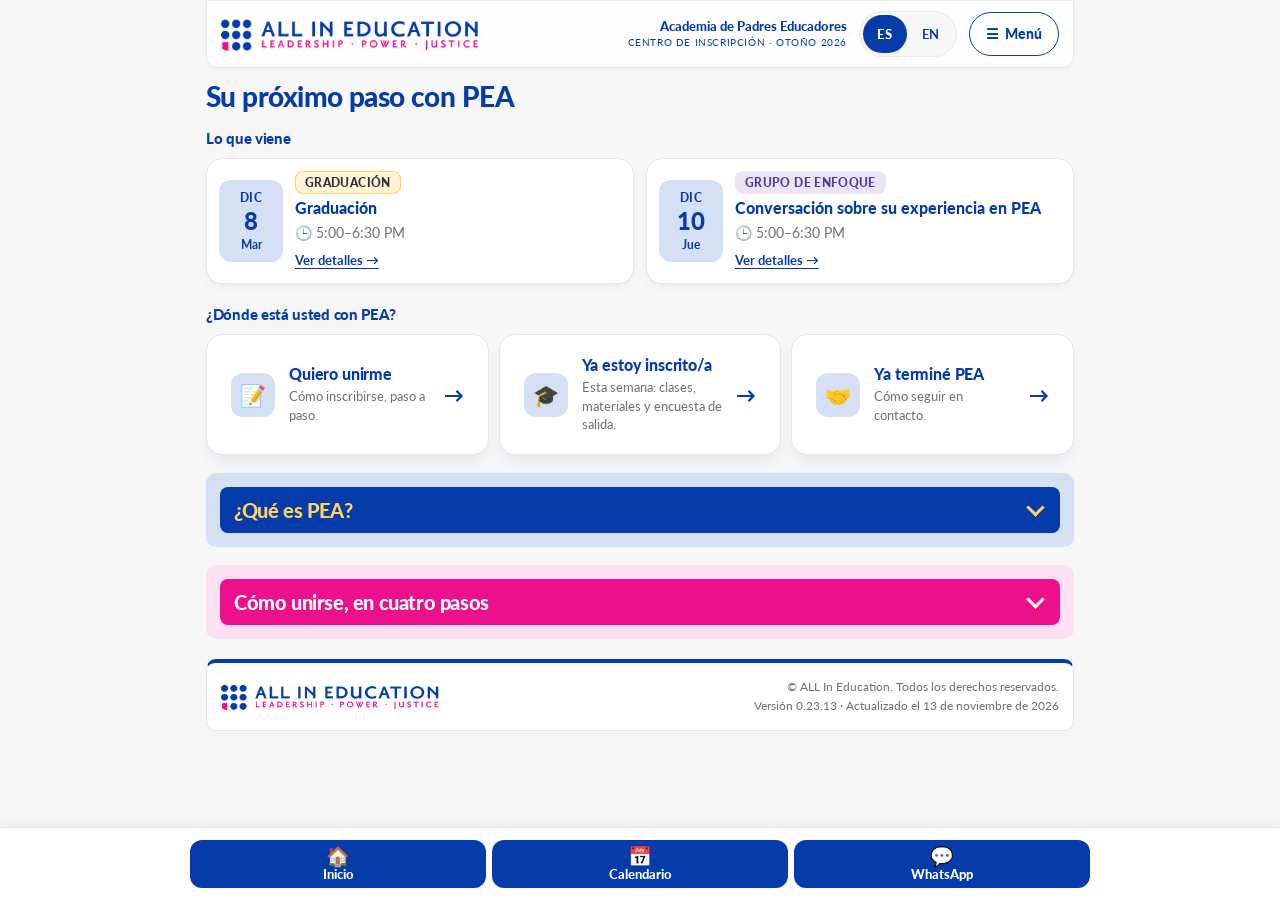
==== site/index.html @ cd44410a "v0.23.13: flexible search on Materiales y recursos While a search is on, topic panels give way to tw" ====
<!doctype html>
<html lang="es">
<head>
<meta charset="utf-8">
<meta name="viewport" content="width=device-width, initial-scale=1">
<title>Únase a PEA — Academia de Padres Educadores</title>
<meta name="description" content="Todo lo que necesita saber para unirse a la Academia de Padres Educadores de ALL In Education: pasos, calendario, Zoom y preguntas frecuentes. / Everything you need to know to join ALL In Education's Parent Educator Academy.">
<meta name="theme-color" content="#053CAA">
<meta name="color-scheme" content="light">
<meta name="generator" content="PEA Applicant Hub v0.23.13">
<meta property="og:type" content="website">
<meta property="og:title" content="Academia de Padres Educadores / Parent Educator Academy — ALL In Education">
<meta property="og:description" content="Un programa gratuito de liderazgo para familias y cuidadores en Arizona. / A free leadership program for families and caregivers in Arizona.">
<meta property="og:locale" content="es_US">
<meta property="og:locale:alternate" content="en_US">
<link rel="alternate" hreflang="es" href="?lang=es">
<link rel="alternate" hreflang="en" href="?lang=en">
<link rel="alternate" hreflang="x-default" href="./">
<link rel="icon" type="image/png" sizes="32x32" href="assets/img/favicon-32.png">
<link rel="apple-touch-icon" href="assets/img/apple-touch-icon.png">
<link rel="manifest" href="site.webmanifest">
<link rel="preload" href="assets/fonts/lato-400.woff2" as="font" type="font/woff2" crossorigin>
<link rel="preload" href="assets/fonts/lato-900.woff2" as="font" type="font/woff2" crossorigin>
<link rel="stylesheet" href="assets/css/hub.css">
<script defer src="assets/js/facts.js"></script>
<script defer src="assets/js/copy.js"></script>
<script defer src="assets/js/app.js"></script>
</head>
<body>
<a class="skip" id="skip" href="#main">Saltar al contenido</a>
<div class="shell">
  <header class="band site-header" id="band">
    <div class="band-inner" id="bandinner"></div>
    <nav class="gnav" id="gnav" aria-label="Secciones del sitio"></nav>
  </header>
  <main id="main" tabindex="-1">
    <noscript>
      <div class="card">
        <h1 class="h-sec">Academia de Padres Educadores <span lang="en">/ Parent Educator Academy</span></h1>
        <p lang="es">Esta página necesita JavaScript para mostrar el calendario y los enlaces. Para unirse o hacer preguntas, escríbanos a <a href="mailto:pea@allineducation.org">pea@allineducation.org</a>, llámenos al <a href="tel:+16027590619">602-759-0619</a> o mándenos un mensaje por <a href="https://api.whatsapp.com/send?phone=16027590619">WhatsApp</a>.</p>
        <p lang="en">This page needs JavaScript to show the calendar and links. To join or ask a question, email <a href="mailto:pea@allineducation.org">pea@allineducation.org</a>, call <a href="tel:+16027590619">602-759-0619</a> or send us a <a href="https://api.whatsapp.com/send?phone=16027590619">WhatsApp</a> message.</p>
        <p><a href="https://bit.ly/peaapply">Formulario de interés / Interest form</a></p>
      </div>
    </noscript>
  </main>
  <footer class="foot" id="foot"></footer>
</div>
<nav id="quickbar" class="quickbar quick-actions-bar" aria-label="Acciones rápidas / Quick actions"></nav>
<div class="sr-only" id="live" aria-live="polite"></div>
</body>
</html>
---- site/assets/css/hub.css ----
/* ==================================================================
   PEA Applicant Hub — styles  (v0.9.0)
   AIE Hub Design System v0.1.0 (layout, spacing, radii, gradients,
   shadows, motion from the Claude AI Hub) + ALL In Education Core
   Brand Standard v4.1.0 (color, type, bilingual parity).
   Only the 18 official values + the DS transparent whites appear here.
   No green, no red, no invented tints.
   v0.12.0 brand exception (approved by Danny Hernández, 2026-09-28):
   16px card radius, pill toggle, Blue-tinted soft shadows and the
   translucent header/bar blur go beyond Brand Standard v4.1.0 §6.10
   (4px radius, no elevation). Every colour is still a palette value.
   ================================================================== */

@font-face{font-family:"Lato";src:url("../fonts/lato-400.woff2") format("woff2");font-weight:400;font-style:normal;font-display:swap}
@font-face{font-family:"Lato";src:url("../fonts/lato-400i.woff2") format("woff2");font-weight:400;font-style:italic;font-display:swap}
@font-face{font-family:"Lato";src:url("../fonts/lato-700.woff2") format("woff2");font-weight:700;font-style:normal;font-display:swap}
@font-face{font-family:"Lato";src:url("../fonts/lato-900.woff2") format("woff2");font-weight:900;font-style:normal;font-display:swap}

:root{
  --blue:#053CAA; --pink:#EC108D; --gold:#FFD15F; --blue-mid:#2C5EC1;
  --purple:#533B97; --charcoal:#333333; --white:#FFFFFF;
  --tint-blue:#D6E0F5; --tint-pink:#FCE0F2; --tint-gold:#FFF5D6;
  --tint-purple:#EAE4F5; --tint-bluemid:#DFE7F6;
  --n04:#F7F7F7; --n05:#F5F5F5; --n08:#EFEFEF; --n12:#E7E7E7; --n55:#8F8F8F; --n70:#707070;
  --w15:rgba(255,255,255,.15); --w20:rgba(255,255,255,.2); --w40:rgba(255,255,255,.4);
  --w70:rgba(255,255,255,.7); --pink15:rgba(236,16,141,.15);
  --font:'Lato',Arial,sans-serif; --mono:'Courier New',Courier,monospace;
  --r-tag:4px; --r-sm:7px; --r-md:8px; --r-lg:10px; --r-xl:12px; --r-pill:20px;
  --grad-hero:linear-gradient(135deg,var(--blue),var(--blue-mid));
  --grad-feature:linear-gradient(135deg,var(--tint-gold),var(--tint-pink));
  --grad-lang:linear-gradient(135deg,var(--tint-purple),var(--tint-blue));
  --shadow-cta:0 4px 18px #053CAA40;
  --container:820px; --hit:44px;
  color-scheme:light;
}

*{box-sizing:border-box}
html{-webkit-text-size-adjust:100%}
body{margin:0;background:var(--n04);color:var(--charcoal);font-family:var(--font);
  font-size:14px;line-height:1.6;min-height:100vh}
img{max-width:100%;display:block}
a{color:var(--blue)}
a:hover{color:var(--blue-mid)}
button{font-family:inherit}
h1,h2,h3,h4,p{margin:0}
:focus-visible{outline:2px solid var(--pink);outline-offset:2px}
.sr-only{position:absolute!important;width:1px;height:1px;padding:0;margin:-1px;overflow:hidden;clip:rect(0,0,0,0);white-space:nowrap;border:0}
.skip{position:absolute;left:8px;top:-60px;z-index:50;background:var(--white);color:var(--blue);
  font-weight:700;padding:10px 14px;border-radius:var(--r-md);border:2px solid var(--pink);transition:top .15s}
.skip:focus{top:8px}

.shell{max-width:var(--container);margin:0 auto;padding:1rem;padding-block-end:2rem}
main{outline:none}
main:focus{outline:none}
[tabindex="-1"]:focus{outline:none}

/* ---------- 5.2 header band ---------- */
.band{background:var(--blue);border-radius:var(--r-lg);padding:1rem 1.25rem;display:flex;
  justify-content:space-between;align-items:center;gap:1rem;margin-bottom:1rem;color:var(--white);flex-wrap:wrap}
.band a,.band button{color:var(--white)}
.band :focus-visible{outline-color:var(--white)}
.band-l{display:flex;align-items:center;gap:.7rem;min-width:0}
.band-l img{width:32px;height:32px;flex-shrink:0}
.band-org{font-size:14px;font-weight:900;text-transform:uppercase;letter-spacing:.06em;line-height:1.2}
.band-tag{font-size:10px;font-weight:400;color:var(--gold);letter-spacing:.1em;line-height:1.4}
.band-pair{font-size:10px;color:var(--tint-blue);letter-spacing:.1em;line-height:1.4}
.band-r{text-align:right;display:flex;flex-direction:column;align-items:flex-end;gap:4px}
.band-title{font-size:13px;font-weight:900;line-height:1.25}
.band-sub{font-size:10px;font-weight:400;color:var(--gold);text-transform:uppercase;letter-spacing:.06em}
.lang{font-weight:900;font-size:11px;letter-spacing:.08em;padding:3px 10px;border:1.5px solid var(--white);
  border-radius:var(--r-tag);background:transparent;cursor:pointer;min-height:32px;min-width:64px;
  transition:all .15s;margin-top:2px}
.lang:hover{background:var(--blue-mid)}
.lang .div{color:var(--w40)}
@media (max-width:560px){
  .band{flex-direction:column;align-items:stretch}
  .band-r{flex-direction:row;align-items:center;justify-content:space-between;text-align:left;
    border-top:1px solid var(--w20);padding-top:.7rem}
  .band-r .lang{margin-top:0;min-height:var(--hit)}
}

/* ---------- 5.3 grouped nav ---------- */
.gnav{display:flex;flex-direction:column;gap:6px;margin-bottom:1rem}
.g-row{display:flex;flex-wrap:wrap;align-items:center;gap:4px}
.g-lbl{font-size:10px;font-weight:900;text-transform:uppercase;letter-spacing:.12em;padding:4px 8px 3px;min-width:92px}
.g-lbl.blue{color:var(--blue)} .g-lbl.pink{color:var(--charcoal)} .g-lbl.purple{color:var(--purple)}
.g-lbl.pink::before{content:"";display:inline-block;width:8px;height:8px;border-radius:50%;background:var(--pink);margin-right:6px;vertical-align:1px}
.chip{font-size:12px;font-weight:700;padding:5px 11px;border:1.5px solid var(--n12);border-radius:var(--r-sm);
  background:var(--white);color:var(--charcoal);text-decoration:none;white-space:nowrap;min-height:var(--hit);
  display:inline-flex;align-items:center;transition:all .15s;cursor:pointer}
.chip:hover{border-color:var(--blue);color:var(--charcoal)}
.chip[aria-current="page"].blue,.chip[aria-current="page"].home{background:var(--blue);border-color:var(--blue);color:var(--white)}
.chip[aria-current="page"].purple{background:var(--purple);border-color:var(--purple);color:var(--white)}
.chip[aria-current="page"].pink{background:var(--tint-pink);border:2px solid var(--pink);color:var(--charcoal)}
@media (max-width:560px){
  .g-row{flex-wrap:nowrap;overflow-x:auto;scrollbar-width:none;padding-bottom:2px}
  .g-row::-webkit-scrollbar{display:none}
  .g-lbl{min-width:auto}
}

/* ---------- 5.4 hero ---------- */
.hero{background:var(--grad-hero);border-radius:var(--r-lg);padding:1.5rem;margin-bottom:1rem;
  position:relative;overflow:hidden;color:var(--white)}
.hero::after{content:"";position:absolute;width:110px;height:110px;border-radius:50%;background:var(--pink15);right:-15px;top:-20px}
.hero > *{position:relative;z-index:1}
.eyebrow{font-size:11px;font-weight:700;text-transform:uppercase;letter-spacing:.13em;color:var(--gold)}
.hero h1{font-size:22px;font-weight:900;line-height:1.2;margin-top:.4rem;color:var(--white)}
.hero .sub{font-size:14px;line-height:1.6;color:var(--tint-blue);max-width:520px;margin-top:.5rem}
.chips{display:flex;flex-wrap:wrap;gap:6px;margin-top:.9rem}
.hchip{font-size:11px;font-weight:700;padding:3px 9px;border-radius:var(--r-pill);background:var(--w15);
  border:1px solid var(--w20);color:var(--white)}
.hchip.gold{background:var(--gold);border-color:var(--gold);color:var(--charcoal)}
.hero .btnrow{margin-top:1rem}

/* ---------- type ---------- */
.h-sec{font-size:22px;font-weight:900;color:var(--blue);line-height:1.2}
.lead{font-size:14.5px;line-height:1.7;margin-top:.5rem}
.label{font-size:10px;font-weight:900;text-transform:uppercase;letter-spacing:.1em;color:var(--n70)}
.label.blue{color:var(--blue)} .label.purple{color:var(--purple)} .label.ink{color:var(--charcoal)}
.h3{font-size:15px;font-weight:700;color:var(--charcoal);line-height:1.35}
.small{font-size:12px;line-height:1.5;color:var(--n70)}
.muted{color:var(--n70)}
.mt{margin-top:.5rem}
.block{margin-top:1.5rem}
.stack > * + *{margin-top:.7rem}
.sec-head{margin-bottom:1rem}
.sec-head .time{margin-top:.35rem}

/* ---------- 5.5 stat tiles ---------- */
.stats{display:grid;grid-template-columns:repeat(4,1fr);gap:8px;margin-bottom:1rem}
.stat{background:var(--white);border:1px solid var(--n12);border-radius:var(--r-md);padding:.75rem;text-align:center}
.stat-n{font-size:24px;font-weight:900;color:var(--blue);line-height:1.1;font-variant-numeric:lining-nums}
.stat-l{font-size:11px;font-weight:700;text-transform:uppercase;letter-spacing:.05em;color:var(--n70);margin-top:4px;line-height:1.3}
.stat-note{font-size:11px;color:var(--n70);margin-top:2px;line-height:1.35}
@media (max-width:560px){ .stats{grid-template-columns:repeat(2,1fr)} }

/* ---------- 5.6 card ---------- */
.card{background:var(--white);border:1px solid var(--n12);border-radius:var(--r-lg);padding:1.1rem;margin-bottom:.8rem}
.card.top-blue{border-top:3px solid var(--blue)}
.card.top-pink{border-top:3px solid var(--pink)}
.card.top-gold{border-top:3px solid var(--gold)}
.card > .label + .h3{margin-top:.25rem}
.card p + p{margin-top:.6rem}

/* ---------- next-event card ---------- */
.next-top{display:flex;align-items:center;gap:8px;flex-wrap:wrap}
.when{font-size:11px;font-weight:900;text-transform:uppercase;letter-spacing:.08em;background:var(--gold);
  color:var(--charcoal);padding:3px 9px;border-radius:var(--r-pill)}
.when.live{background:var(--blue);color:var(--white)}
.next-title{font-size:19px;font-weight:900;color:var(--blue);margin-top:.5rem;line-height:1.25}
.next-when{font-size:14px;font-weight:700;margin-top:.2rem}
.next .note{font-size:13px;color:var(--n70);margin-top:.5rem}

/* ---------- buttons ---------- */
.btnrow{display:flex;flex-wrap:wrap;gap:8px;margin-top:.9rem;align-items:center}
.btn{display:inline-flex;align-items:center;justify-content:center;gap:6px;font-family:var(--font);
  font-size:13px;font-weight:900;letter-spacing:.02em;border-radius:var(--r-md);padding:10px 16px;
  min-height:var(--hit);text-decoration:none;cursor:pointer;border:1.5px solid transparent;transition:all .15s;line-height:1.2}
.btn-primary{background:var(--blue);color:var(--white);border-color:var(--blue)}
.btn-primary:hover{background:var(--blue-mid);border-color:var(--blue-mid);color:var(--white)}
.btn-secondary{background:var(--white);color:var(--blue);border-color:var(--blue)}
.btn-secondary:hover{background:var(--tint-blue);color:var(--blue)}
.btn-gold{background:var(--gold);color:var(--charcoal);border-color:var(--gold)}
.btn-gold:hover{background:var(--tint-gold);color:var(--charcoal)}
.btn-ghost{background:transparent;color:var(--n70);border-color:transparent;font-weight:700}
.btn-ghost:hover{color:var(--charcoal);background:var(--n08)}
.btn-onblue{background:var(--white);color:var(--blue);border-color:var(--white)}
.btn-onblue:hover{background:var(--tint-blue);color:var(--blue)}
.btn-outline-onblue{background:transparent;color:var(--white);border-color:var(--white)}
.btn-outline-onblue:hover{background:var(--blue-mid);color:var(--white)}
.hero .btn:focus-visible{outline-color:var(--white)}
.btn-sm{font-size:12px;padding:6px 12px;min-height:36px}
/* 5.22 primary CTA */
.cta-wrap{text-align:center;margin:1.25rem 0 .5rem}
.cta{display:inline-flex;align-items:center;justify-content:center;font-size:15px;font-weight:900;letter-spacing:.04em;
  padding:14px 36px;background:var(--blue);color:var(--white);border-radius:var(--r-lg);box-shadow:var(--shadow-cta);
  text-decoration:none;transition:all .2s;min-height:var(--hit)}
.cta:hover{background:var(--blue-mid);color:var(--white)}
.cta-note{font-size:12px;color:var(--n70);margin-top:.5rem}

/* ---------- 5.7 callouts ---------- */
.callout{border-radius:var(--r-md);border-left:4px solid var(--blue);background:var(--tint-blue);padding:.75rem .95rem;margin:.6rem 0}
.callout .label{color:var(--blue);letter-spacing:.12em}
.callout p{font-size:14px;line-height:1.65;margin-top:.2rem}
.callout.gold{background:var(--tint-gold);border-left-color:var(--gold)}
.callout.gold .label{color:var(--charcoal)}
.callout.purple{background:var(--tint-purple);border-left-color:var(--purple)}
.callout.purple .label{color:var(--purple)}
.callout.mid{background:var(--tint-bluemid);border-left-color:var(--blue-mid)}
.callout.correction{background:var(--n05);border-left-color:var(--charcoal)}
.callout.correction .label{color:var(--charcoal)}

/* ---------- 5.10 steps ---------- */
.steps{list-style:none;margin:0;padding:0;display:flex;flex-direction:column;gap:9px}
.step{display:flex;gap:12px;align-items:flex-start;background:var(--white);border:1px solid var(--n12);
  border-radius:var(--r-md);padding:.85rem .95rem}
.step.key{border:2px solid var(--blue);background:var(--white)}
.dot{width:26px;height:26px;border-radius:50%;flex-shrink:0;display:grid;place-items:center;font-size:12px;
  font-weight:900;background:var(--gold);color:var(--charcoal);margin-top:1px}
.dot.blue{background:var(--blue);color:var(--white)}
.step-body{flex:1;min-width:0}
.step-head{display:flex;align-items:center;gap:8px;flex-wrap:wrap}
.step-body p{font-size:14px;line-height:1.65;margin-top:.2rem}
.steps.compact .step{padding:.6rem .8rem}
.steps.compact .step-body p{font-size:13px}

/* ---------- 5.12 tags ---------- */
.tag{display:inline-block;font-size:10px;font-weight:900;text-transform:uppercase;letter-spacing:.08em;
  padding:2px 7px;border-radius:var(--r-tag);color:var(--charcoal);background:var(--n05);border:1px solid var(--n12);line-height:1.5}
.tag.blue{background:var(--tint-blue);border-color:var(--tint-blue)}
.tag.pink{background:var(--tint-pink);border-color:var(--tint-pink)}
.tag.gold{background:var(--tint-gold);border-color:var(--gold)}
.tag.purple{background:var(--tint-purple);border-color:var(--tint-purple)}
.tag.mid{background:var(--tint-bluemid);border-color:var(--tint-bluemid)}
.tag.solid-blue{background:var(--blue);border-color:var(--blue);color:var(--white)}

/* ---------- 5.11 filter chips ---------- */
.filters{display:flex;flex-wrap:wrap;gap:5px;align-items:center;margin:.8rem 0}
.pill{font-size:12px;font-weight:700;padding:5px 13px;border:1.5px solid var(--n12);border-radius:var(--r-pill);
  background:var(--white);color:var(--charcoal);cursor:pointer;min-height:36px;transition:all .15s}
.pill:hover{border-color:var(--blue)}
.pill[aria-pressed="true"]{background:var(--blue);border-color:var(--blue);color:var(--white)}

/* ---------- 5.18 table ---------- */
.tablewrap{overflow-x:auto;border:1px solid var(--n12);border-radius:var(--r-md);background:var(--white)}
table.cal{width:100%;border-collapse:collapse;font-size:13.5px}
table.cal thead th{background:var(--blue);color:var(--white);font-size:11px;font-weight:700;letter-spacing:.04em;
  text-align:left;padding:.5rem .65rem;white-space:nowrap}
table.cal td{padding:.55rem .65rem;border-bottom:1px solid var(--n12);vertical-align:top}
table.cal tbody tr.alt{background:var(--n05)}
table.cal tr[hidden]{display:none!important}
tr.has-det{cursor:pointer}
tr.has-det:hover .cal-open .ct{text-decoration:underline;text-underline-offset:3px}
tr.has-det.open td{border-bottom-color:transparent}
.cal-open{all:unset;cursor:pointer;display:inline-flex;align-items:flex-start;gap:8px;color:var(--blue);font-weight:700;min-height:32px;border-radius:4px}
.cal-open:focus-visible{outline:2px solid var(--pink);outline-offset:2px}
.cal-open .ct{display:block}
.cal-open .wk{display:block;font-size:10px;font-weight:900;text-transform:uppercase;letter-spacing:.08em;color:var(--n70)}
.chev{flex-shrink:0;width:9px;height:9px;margin-top:5px;border:solid var(--blue);border-width:0 2px 2px 0;transform:rotate(45deg);transition:transform .2s}
.cal-open[aria-expanded="true"] .chev{transform:rotate(-135deg);margin-top:9px}
tr.is-past .cal-open{color:var(--n70)} tr.is-past .chev{border-color:var(--n70)}
tr.cal-det td{padding:0 .65rem .9rem;border-bottom:1px solid var(--n12)}
.det{background:var(--white);border:1.5px solid var(--blue);border-radius:8px;padding:.85rem .95rem}
.det-desc{font-size:14px;line-height:1.65;margin-top:.3rem;max-width:68ch}
.det .btnrow{margin-top:.7rem}
.det-notes{margin:.6rem 0 0;padding-left:1.1rem;font-size:12px;color:var(--n70);line-height:1.5}
.det-notes li + li{margin-top:.2rem}
/* class card footer: the same three actions, aligned along the bottom of every class card */
.det.has-actions{display:flex;flex-direction:column}
.det-actions{display:grid;grid-template-columns:repeat(auto-fit,minmax(0,1fr));gap:8px;margin-top:.85rem;padding-top:.8rem;border-top:1px solid var(--n12)}
.det-actions .btn{width:100%;flex-wrap:wrap;text-align:center;line-height:1.25}
.det-actions .is-off{color:var(--n70);border-color:var(--n12);background:var(--n08);cursor:default}
.det-actions .is-off:hover{background:var(--n08);color:var(--n70)}
.det-actions .soon{flex-basis:100%;font-size:11px;font-weight:400}
table.cal tbody tr:last-child td{border-bottom:0}
.c-date{white-space:nowrap;font-weight:700}
.c-date .dow{font-weight:400;color:var(--n70);text-transform:capitalize}
.c-time{white-space:nowrap;color:var(--n70);font-variant-numeric:tabular-nums}
.c-topic .wk{display:block;font-size:10px;font-weight:900;text-transform:uppercase;letter-spacing:.08em;color:var(--n70)}
tr.is-past td{color:var(--n70)}
tr.is-past .c-date{font-weight:400}
tr.is-today{background:var(--tint-gold)!important}
tr.is-today td:first-child{box-shadow:inset 4px 0 0 var(--gold)}
tr.is-info td:first-child{box-shadow:inset 4px 0 0 var(--pink)}
tr.is-today.is-info td:first-child{box-shadow:inset 4px 0 0 var(--gold)}
.row-tag{margin-left:4px}
@media (max-width:560px){
  table.cal thead{display:none}
  table.cal, table.cal tbody, table.cal tr, table.cal td{display:block;width:100%}
  table.cal tr{padding:.55rem .75rem;border-bottom:1px solid var(--n12)}
  table.cal td{border:0;padding:.1rem 0}
  table.cal td.c-kind{display:inline-block;width:auto;margin-right:6px}
  table.cal td.c-time{display:inline-block;width:auto}
  tr.is-today td:first-child, tr.is-info td:first-child{box-shadow:none}
  tr.is-info{box-shadow:inset 4px 0 0 var(--pink)}
  tr.is-today{box-shadow:inset 4px 0 0 var(--gold)}
  table.cal tr.cal-det{padding:0 .75rem .75rem}
  table.cal tr.cal-det td{padding:0}
  .det .btnrow .btn{flex:1 1 100%}
  .det-actions{grid-template-columns:1fr}
}

/* ---------- 5.14 overview groups + tiles ---------- */
.ogroup{border:1.5px solid;border-radius:var(--r-lg);overflow:hidden;margin-bottom:.8rem;background:var(--white)}
.ogroup.blue{border-color:#053CAA30} .ogroup.pink{border-color:#EC108D30} .ogroup.purple{border-color:#533B9730}
.ohead{padding:.5rem .9rem;font-size:11px;font-weight:900;text-transform:uppercase;letter-spacing:.06em}
.ogroup.blue .ohead{background:var(--blue);color:var(--white)}
.ogroup.purple .ohead{background:var(--purple);color:var(--white)}
.ogroup.pink .ohead{background:var(--tint-pink);color:var(--charcoal);border-bottom:3px solid var(--pink)}
.otiles{display:grid;grid-template-columns:repeat(auto-fit,minmax(190px,1fr));gap:6px;padding:.6rem .9rem .8rem}
.otile{position:relative;display:flex;gap:10px;align-items:flex-start;padding:.6rem .75rem;border-radius:var(--r-sm);
  border:1.5px solid var(--n12);text-decoration:none;color:var(--charcoal);transition:all .15s;min-height:var(--hit);background:var(--white)}
.otile:hover{transform:translateY(-2px);color:var(--charcoal)}
.ogroup.blue .otile:hover{border-color:var(--blue);box-shadow:0 4px 14px #053CAA22}
.ogroup.pink .otile:hover{border-color:var(--pink);box-shadow:0 4px 14px #EC108D22}
.ogroup.purple .otile:hover{border-color:var(--purple);box-shadow:0 4px 14px #533B9722}
.otile.rec{background:var(--tint-gold);border-color:var(--gold)}
.otile .badge{position:absolute;top:-8px;right:8px;font-size:10px;font-weight:900;text-transform:uppercase;letter-spacing:.06em;
  background:var(--gold);color:var(--charcoal);padding:1px 6px;border-radius:var(--r-tag)}
.ot-body{flex:1;min-width:0}
.ot-t{font-size:12.5px;font-weight:900;line-height:1.3}
.ogroup.blue .ot-t{color:var(--blue)} .ogroup.purple .ot-t{color:var(--purple)} .ogroup.pink .ot-t{color:var(--charcoal)}
.ot-d{font-size:12px;color:var(--n70);line-height:1.45;margin-top:2px}
.ot-m{font-size:10.5px;font-weight:700;color:var(--n70);margin-top:4px;display:flex;justify-content:space-between;gap:6px}
.ot-go{opacity:0;transition:opacity .15s;color:var(--charcoal)}
.otile:hover .ot-go,.otile:focus-visible .ot-go{opacity:1}
/* ---------- 5.16 feature panel ---------- */
.panel{background:var(--grad-feature);border:2px solid var(--gold);border-radius:var(--r-xl);padding:1.25rem;margin-top:1.5rem}
.panel.plain{background:var(--white)}
.panel-head{display:flex;justify-content:space-between;align-items:center;gap:8px;flex-wrap:wrap}
.panel-head .label{font-size:11px;color:var(--charcoal)}
.status{font-size:11px;font-weight:700;padding:3px 10px;border-radius:var(--r-pill);background:var(--white);border:1.5px solid var(--gold);color:var(--charcoal)}
.status.done{background:var(--blue);border-color:var(--blue);color:var(--white)}
.panel p{font-size:14px;margin-top:.4rem}

.checks{list-style:none;padding:0}.check{padding:12px 0}
/* ---------- 5.17 accordion (FAQ) ---------- */
.search{position:relative;margin:.8rem 0 .4rem}
.search input{width:100%;font:inherit;font-size:14px;padding:.75rem 2.8rem .75rem .9rem;border:1.5px solid var(--n12);
  border-radius:var(--r-md);background:var(--white);color:var(--charcoal);min-height:var(--hit)}
.search input::placeholder{color:var(--n55)}
.search input.filled{border-color:var(--blue)}
.search input:focus-visible{outline:2px solid var(--pink);outline-offset:2px}
.search .x{position:absolute;right:6px;top:50%;transform:translateY(-50%);border:0;background:transparent;
  color:var(--n70);font-size:20px;width:36px;height:36px;cursor:pointer;border-radius:var(--r-sm)}
.search .x:hover{background:var(--n08)}
.qa{border:1.5px solid var(--n12);border-radius:var(--r-md);background:var(--white);margin-top:6px;transition:border-color .15s}
.qa[open]{border-color:var(--blue)}
.qa summary{list-style:none;cursor:pointer;padding:.75rem .95rem;display:flex;justify-content:space-between;
  align-items:flex-start;gap:10px;min-height:var(--hit)}
.qa summary::-webkit-details-marker{display:none}
.qa .q{font-size:14px;font-weight:700;color:var(--blue);line-height:1.4}
.qa .sh{font-size:11px;color:var(--n70);white-space:nowrap;padding-top:2px}
.qa .sh .h{display:none}
.qa[open] .sh .s{display:none}
.qa[open] .sh .h{display:inline}
.qa .a{padding:0 .95rem .9rem;font-size:14px;line-height:1.65}


/* mission quote */
.quote{margin:.5rem 0 0;background:var(--grad-lang);border-radius:var(--r-md);padding:1rem 1.1rem;margin-top:.5rem;
  font-size:15px;line-height:1.65;font-style:italic;border-left:4px solid var(--purple)}

/* week grid */
.weeks{display:grid;grid-template-columns:repeat(auto-fit,minmax(230px,1fr));gap:8px;margin-top:1rem}
.week{background:var(--white);border:1px solid var(--n12);border-top:3px solid var(--pink);border-radius:var(--r-md);padding:.8rem .9rem}
.week.grad{border-top-color:var(--gold);background:var(--tint-gold)}
.week ol{margin:.4rem 0 0;padding:0;list-style:none}
.week li{font-size:13.5px;line-height:1.45;padding:.3rem 0;border-top:1px solid var(--n08)}
.week li:first-child{border-top:0}
.week li .d{display:block;font-size:11px;color:var(--n70);font-weight:700}
.week li.off{color:var(--n70);font-style:italic}

/* link lists */
.lgrid{list-style:none;margin:.5rem 0 0;padding:0;display:grid;grid-template-columns:repeat(auto-fit,minmax(230px,1fr));gap:6px}
.lnk{display:flex;flex-direction:column;gap:1px;padding:.65rem .85rem;border:1.5px solid var(--n12);border-radius:var(--r-md);
  background:var(--white);text-decoration:none;color:var(--charcoal);min-height:var(--hit);transition:all .15s}
.lnk:hover{border-color:var(--blue);transform:translateY(-2px);box-shadow:0 4px 14px #053CAA22;color:var(--charcoal)}
.lnk .t{font-size:13.5px;font-weight:900;color:var(--blue)}
.lnk .t::after{content:" →";font-weight:700}
.lnk .d{font-size:12px;color:var(--n70)}
.lnk.key{border-color:var(--blue);border-width:2px}

/* contact */
.kv{display:grid;grid-template-columns:auto 1fr;gap:.5rem 1rem;margin-top:.6rem;align-items:center}
.kv dt{font-size:10px;font-weight:900;text-transform:uppercase;letter-spacing:.1em;color:var(--n70)}
.kv dd{margin:0;font-size:15px;font-weight:700}
.kv a{display:inline-flex;align-items:center;min-height:36px}

/* ---------- 5.21 prev / next ---------- */
.pn{display:grid;grid-template-columns:1fr 1fr;gap:8px;margin-top:1.5rem}
.pn a{display:flex;flex-direction:column;gap:2px;padding:10px 14px;border-radius:var(--r-md);text-decoration:none;
  min-height:var(--hit);transition:all .15s}
.pn .prev{background:var(--white);border:1.5px solid var(--n12);color:var(--charcoal);text-align:left}
.pn .prev:hover{border-color:var(--blue);color:var(--charcoal)}
.pn .next{text-align:right;color:var(--white);grid-column:2}
.pn .next:hover{opacity:.88;color:var(--white)}
.pn .next.blue{background:var(--blue)} .pn .next.purple{background:var(--purple)}
.pn .next.pink{background:var(--blue);border-top:3px solid var(--pink)}
.pn .pl{font-size:10px;font-weight:700;text-transform:uppercase;letter-spacing:.07em}
.pn .prev .pl{color:var(--n70)} .pn .next .pl{color:var(--w70)}
.pn .pt{font-size:13.5px;font-weight:700}
.pn .next:focus-visible{outline-color:var(--pink)}
@media (max-width:560px){ .pn{grid-template-columns:1fr} .pn .next{grid-column:auto} }

/* ---------- footer ---------- */
.foot{margin-top:2rem;background:var(--white);border:1px solid var(--n12);border-top:4px solid var(--blue);
  border-radius:var(--r-lg);padding:1.1rem 1.25rem;display:flex;flex-wrap:wrap;gap:1rem;align-items:center;justify-content:space-between}
.foot img{width:220px;height:auto}
.foot .meta{font-size:12px;color:var(--n70);line-height:1.6;text-align:right}
@media (max-width:560px){ .foot{flex-direction:column;align-items:flex-start} .foot .meta{text-align:left} }

@media (prefers-reduced-motion:reduce){
  *,*::before,*::after{transition:none!important;animation:none!important;scroll-behavior:auto!important}
  .otile:hover,.lnk:hover{transform:none}
}
@media print{
  .gnav,.pn,.band .lang,.skip{display:none}
  .shell{max-width:none}
}

/* Applicant information layout v0.10.0 */
:root{--container:1040px}
body{font-size:16px}
.shell{padding-bottom:110px}
.band{margin-bottom:.6rem;padding:.8rem 1rem}
.gnav{display:block;position:relative;z-index:20;min-height:48px}
.menu{margin-left:auto;width:max-content;max-width:100%;position:relative}
.menu summary{cursor:pointer;font-size:16px;font-weight:900;color:var(--blue);padding:10px 20px;border:2px solid var(--blue);border-radius:28px;background:white;list-style:none}
.menu summary::-webkit-details-marker{display:none}
.menu-links{position:absolute;right:0;top:54px;width:280px;max-width:calc(100vw - 32px);background:white;padding:12px;box-shadow:0 8px 28px #053CAA30;border:2px solid var(--blue);border-radius:18px;display:grid;gap:4px}
.menu-links a{padding:10px 14px;text-decoration:none;border-radius:10px;font-weight:700}
.menu-links a:hover,.menu-links a[aria-current]{background:var(--tint-blue)}
.home-title{font-size:clamp(25px,4vw,36px);line-height:1.2;color:var(--blue);margin:.5rem 0 1rem;font-weight:900}
.quick-actions{display:grid;grid-template-columns:repeat(6,1fr);gap:12px;margin-bottom:28px}
.quick-action{display:flex;justify-content:center;align-items:center;gap:10px;padding:20px 16px;min-height:88px;font-size:20px;font-weight:900;line-height:1.25;text-decoration:none;border-radius:18px;background:var(--blue);color:white;text-align:center;grid-column:span 2}
.quick-action:hover{color:var(--gold);background:var(--blue-mid)}
.quick-action>span:first-child{font-size:26px}
.quick-actions .action-wa{background:var(--gold);color:var(--blue)}
.sticky-actions{position:fixed;bottom:0;left:0;right:0;z-index:30;background:white;border-top:2px solid var(--tint-blue);padding:8px max(10px,calc((100vw - 1000px)/2)) max(8px,env(safe-area-inset-bottom));display:grid;grid-template-columns:repeat(4,1fr);gap:8px;box-shadow:0 -3px 15px #053CAA18}
.sticky-actions .quick-action{grid-column:auto;min-height:60px;padding:8px;font-size:15px;border-radius:12px;gap:6px}
.section-panel,.page-section{background:var(--tint-blue);border-radius:24px;padding:20px;margin:26px 0;display:flow-root}
.section-panel>h2,.section-panel>summary>h2,.section-panel>summary>h3,.sec-head h1{display:block;background:var(--blue);color:var(--gold);padding:16px 22px;border-radius:40px;font-size:24px;line-height:1.25;margin:0 0 18px;width:100%;font-weight:900}
.section-panel.pink-section{background:var(--tint-pink)}
.section-panel.pink-section>h2,.section-panel.pink-section>summary>h2,.section-panel.pink-section>summary>h3{background:var(--pink);color:white}
.sec-head>.label,.sec-head>.time{display:none}
.page-section{margin-top:8px}
.page-section .section-panel{background:var(--white);border:1px solid var(--tint-blue)}
.page-section .section-panel.pink-section{background:var(--tint-pink)}
.lgrid{grid-template-columns:repeat(2,minmax(0,1fr));gap:14px;margin-top:18px;align-items:stretch}
.lgrid>.card{margin:0;height:100%;border-top:0;padding:20px}
.card .h3{font-size:18px;margin-bottom:8px}
.section-panel>.lead{margin-bottom:16px}
.section-panel .btnrow{margin-top:18px}
.lead,.step-body p,.callout p{font-size:16px}
.steps{gap:12px;margin-top:12px}
.step{padding:18px!important;border:0}
.stats{grid-template-columns:repeat(2,1fr)}
#main .block>h2{margin-bottom:16px}
#main .section-panel .block{margin-top:12px}
.section-panel .lgrid .card p{line-height:1.6}
.quick-action:focus-visible{outline:3px solid var(--charcoal);outline-offset:3px}
@media(max-width:560px){
 .shell{padding:12px;padding-bottom:110px}.band-l img{width:26px;height:26px}.band{flex-direction:row;gap:8px}.band-r{border:0;padding:0}.band-r>div{display:none}.band-org{font-size:12px}.band-pair{display:none}
 .quick-actions{gap:8px;grid-template-columns:repeat(2,minmax(0,1fr))}.quick-actions .quick-action{grid-column:auto;font-size:16px;min-height:86px;flex-direction:column;padding:12px;gap:6px}.quick-actions .action-wa{grid-column:span 2;flex-direction:row;min-height:60px}
 .section-panel,.page-section{padding:14px;border-radius:20px;margin:22px 0}.section-panel>h2,.section-panel>summary>h2,.section-panel>summary>h3,.sec-head h1{font-size:21px;padding:14px 18px;margin-bottom:14px}
 .lgrid{grid-template-columns:1fr;gap:10px}.sticky-actions .quick-action{font-size:12px;flex-direction:column;gap:3px;min-height:60px}.sticky-actions .quick-action>span:first-child{font-size:21px}.kv{grid-template-columns:1fr;gap:0}.kv dd{overflow-wrap:anywhere;margin-bottom:10px}
}
@media print{#quickbar,.quick-actions,.gnav{display:none}.shell{padding-bottom:0}}

/* v0.10.1: original logo artwork and lighter information-page rhythm */
:root{--container:900px}
body{font-size:14px}
.band{background:var(--white);color:var(--blue);border:1px solid var(--n12);padding:12px 16px;gap:12px}
.band-l img{width:260px;height:auto;max-width:100%}
.band-sub{color:var(--blue)}
.band .lang{color:var(--blue);border-color:var(--blue);min-height:36px}
.band .lang:hover{background:var(--tint-blue)}
.band .lang .div{color:var(--blue)}
.band :focus-visible{outline-color:var(--blue)}
.menu summary{font-size:14px;padding:7px 14px;border-width:1px;border-radius:8px;min-height:40px}
.menu-links{top:46px;border-radius:10px;border-width:1px}
.gnav{min-height:40px;margin-bottom:8px}
.home-title{font-size:clamp(23px,3vw,28px);margin:8px 0 12px}
.quick-actions{gap:8px;margin-bottom:18px}
.quick-action{border-radius:9px;padding:12px;min-height:60px;font-size:17px;gap:8px}
.quick-action>span:first-child{font-size:21px}
.section-panel,.page-section{padding:14px;border-radius:10px;margin:18px 0}
.section-panel>h2,.section-panel>summary>h2,.section-panel>summary>h3,.sec-head h1{border-radius:8px;padding:10px 14px;font-size:20px;margin-bottom:12px;line-height:1.3}
.lgrid{gap:10px;margin-top:12px}
.lgrid>.card{padding:14px;border-radius:8px}
.card .h3{font-size:16px;margin-bottom:5px}
.lead,.step-body p,.callout p{font-size:14px;line-height:1.6}
.section-panel>.lead{margin-bottom:10px}
.section-panel .btnrow{margin-top:12px}
.steps{gap:8px;margin-top:8px}
.step{padding:12px!important}
.sticky-actions{gap:6px;padding-top:6px;padding-bottom:max(6px,env(safe-area-inset-bottom))}
.sticky-actions .quick-action{min-height:48px;padding:7px;font-size:13px;border-radius:8px}
.sticky-actions .quick-action>span:first-child{font-size:19px}
.foot{padding:14px;margin-top:20px}
@media(max-width:560px){
 .shell{padding:12px;padding-bottom:100px}
 .band{padding:12px;flex-wrap:nowrap}.band-l{flex:1}.band-l img{width:220px;height:auto}.band-r{flex-shrink:0}.band-r>div{display:none}
 .quick-actions .quick-action{font-size:15px;min-height:68px;padding:9px;gap:4px;border-radius:8px}.quick-actions .action-wa{min-height:46px}
 .section-panel,.page-section{padding:12px;margin:16px 0;border-radius:10px}.section-panel>h2,.section-panel>summary>h2,.section-panel>summary>h3,.sec-head h1{font-size:19px;padding:9px 12px;border-radius:8px;margin-bottom:10px}
 .sticky-actions .quick-action{font-size:11px;min-height:58px;padding:5px 3px;gap:3px;line-height:1.2}.sticky-actions .quick-action>span:first-child{font-size:18px}
}

/* v0.11.0: readable secondary text on tinted panels and controls. */
.pink-section .small,.filters>.label,#faqcount{color:var(--charcoal)}
.cal-open{min-height:44px}

/* ==================================================================
   v0.12.0: tokens, sticky header, pill language toggle, floating
   action bar, audience router cards, accordions, skeleton utility.
   Colours map to the 18 palette values; see the exception note above.
   ================================================================== */
:root{
  --color-text-primary:var(--charcoal);   /* #333333, never pure black; 12.63:1 on white (AAA) */
  --color-text-secondary:var(--n70);      /* #707070, 4.95:1 on white (AA) */
  --color-text-inverse:var(--white);
  --color-bg-page:var(--n04);             /* #F7F7F7 */
  --color-bg-surface:var(--white);
  --color-bg-subtle:var(--n04);
  --color-primary:var(--blue);            /* #053CAA */
  --color-primary-hover:var(--blue-mid);  /* #2C5EC1: states swap, never darken */
  --color-border:var(--n12);
  --color-border-active:var(--blue);
  /* v0.18.0: 8pt spacing grid (4px half-step) and radius scale */
  --space-1:.25rem; --space-2:.5rem; --space-3:.75rem; --space-4:1rem; --space-6:1.5rem; --space-8:2rem;
  --radius-sm:8px; --radius-md:12px; --radius-lg:16px; --radius-full:9999px;
  --radius-card:var(--radius-lg); --radius-pill:var(--radius-full);
  --shadow-sm:0 1px 3px rgba(5,60,170,.06);
  --shadow-md:0 10px 15px -3px rgba(5,60,170,.06),0 4px 6px -2px rgba(5,60,170,.03);
  --shadow-lg:0 20px 25px -5px rgba(5,60,170,.10);
  --shadow-top:0 -4px 12px rgba(5,60,170,.05);
  --header-h:68px;   /* measured header height (v0.19.0) */
}
html{scroll-padding-top:calc(var(--header-h) + 12px)}
body{color:var(--color-text-primary);line-height:1.6}
h1,h2,h3,.h-sec,.home-title,.h3{letter-spacing:-0.02em}
h1,h2,h3,.h-sec,.home-title,.h3{font-weight:900}
.skip{z-index:60}

/* ---------- sticky header ---------- */
header.site-header{position:sticky;top:0;z-index:50;background:rgba(255,255,255,.85);
  -webkit-backdrop-filter:blur(12px);backdrop-filter:blur(12px);
  border:1px solid var(--color-border);border-radius:0 0 var(--r-xl) var(--r-xl);box-shadow:var(--shadow-sm);
  display:flex;align-items:center;gap:12px;flex-wrap:nowrap;padding:10px 14px;margin:-1rem 0 12px}
@supports not ((-webkit-backdrop-filter:blur(1px)) or (backdrop-filter:blur(1px))){
  header.site-header{background:var(--white)}
}
.band-inner{flex:1;min-width:0;display:flex;align-items:center;justify-content:space-between;gap:12px}
.band-inner .band-l{flex:1;min-width:0}
.band-inner .band-l img{width:100%;max-width:260px;height:auto}
.band-inner .band-r{flex-direction:row;align-items:center;gap:12px;text-align:right}
header.site-header .gnav{margin:0;min-height:0;flex-shrink:0}
header.site-header .menu{margin-left:0}
header.site-header .menu summary{display:inline-flex;align-items:center;gap:6px;min-height:44px;border-radius:var(--radius-pill);padding:6px 16px}
header.site-header .menu-links{top:52px;background:var(--white)}
header.site-header .menu-links a{color:var(--blue)}
header.site-header .menu-links a:hover{color:var(--blue)}
header.site-header .menu :focus-visible{outline-color:var(--pink)}

/* ---------- pill language toggle ---------- */
.lang-toggle,.band-r>.lang-toggle{display:inline-flex;gap:2px;padding:3px;background:var(--color-bg-subtle);
  border:1px solid var(--color-border);border-radius:var(--radius-pill);flex-shrink:0}
.band .lang-pill{font:inherit;font-size:13px;font-weight:700;letter-spacing:.06em;color:var(--blue);background:transparent;
  border:0;border-radius:var(--radius-pill);min-height:38px;min-width:44px;padding:0 12px;cursor:pointer;
  transition:background-color .15s,color .15s}
.band .lang-pill:hover{background:var(--tint-blue)}
.band .lang-pill[aria-pressed="true"]{background:var(--blue);color:var(--white);font-weight:900;box-shadow:var(--shadow-sm);cursor:default}
.band .lang-pill:focus-visible{outline:2px solid var(--pink);outline-offset:2px}
@media(max-width:560px){
  :root{--header-h:64px}
  header.site-header{padding:8px 10px;gap:8px;margin:-12px 0 10px}
  .band-inner{gap:8px}
  .band-inner .band-l img{max-width:200px}
  .band-inner .band-r>div:not(.lang-toggle){display:none}
}
@media(max-width:420px){
  .menu-txt{position:absolute;width:1px;height:1px;overflow:hidden;clip:rect(0,0,0,0);white-space:nowrap}
  header.site-header .menu summary{padding:6px 12px;min-width:44px;justify-content:center}
  .band .lang-pill{min-width:40px;padding:0 9px}
}

/* ---------- floating quick-actions bar ---------- */
nav.quickbar{position:fixed;left:0;right:0;bottom:0;z-index:40;background:rgba(255,255,255,.9);
  -webkit-backdrop-filter:blur(12px);backdrop-filter:blur(12px);
  border-top:1px solid var(--color-border);box-shadow:0 -4px 16px rgba(5,60,170,.06);
  padding:.5rem max(10px,calc((100vw - 900px)/2)) calc(.75rem + env(safe-area-inset-bottom,0px))}
@supports not ((-webkit-backdrop-filter:blur(1px)) or (backdrop-filter:blur(1px))){ nav.quickbar{background:var(--white)} }
nav.quickbar .sticky-actions{position:static;padding:0;border:0;box-shadow:none;background:transparent;
  display:flex;gap:6px}
nav.quickbar .quick-action{flex:1 1 0;min-width:0;flex-direction:column;justify-content:center;gap:2px;
  min-height:48px;padding:6px 4px;font-size:12.5px;line-height:1.2;border-radius:var(--r-xl);text-align:center}
nav.quickbar .quick-action>span:first-child{font-size:19px;line-height:1}
.shell{padding-bottom:calc(110px + env(safe-area-inset-bottom,0px))}
@media(max-width:560px){ nav.quickbar .quick-action{font-size:11px} .shell{padding-bottom:calc(100px + env(safe-area-inset-bottom,0px))} }

/* ---------- audience router cards ---------- */
.audience-router{margin:4px 0 18px}
.audience-h{font-size:15px;font-weight:900;color:var(--blue);margin-bottom:8px}
.audience-grid{display:grid;grid-template-columns:1fr;gap:10px}
@media(min-width:720px){ .audience-grid{grid-template-columns:repeat(3,minmax(0,1fr))} }
.audience-card{background:var(--color-bg-surface);border:1px solid var(--color-border);border-radius:var(--radius-card);
  padding:1.25rem 1.5rem;box-shadow:var(--shadow-md);transition:transform .2s ease,box-shadow .2s ease,border-color .2s ease;
  display:flex;align-items:center;justify-content:space-between;gap:14px;text-decoration:none;color:var(--color-text-primary);min-height:44px}
.audience-card:hover,.audience-card:active{transform:translateY(-2px);box-shadow:var(--shadow-lg);border-color:var(--color-border-active);color:var(--color-text-primary)}
.audience-card:focus-visible{outline:2px solid var(--pink);outline-offset:2px}
.audience-badge{flex-shrink:0;width:44px;height:44px;display:grid;place-items:center;font-size:21px;border-radius:12px;background:var(--tint-blue)}
.audience-body{flex:1;min-width:0;display:flex;flex-direction:column;gap:2px}
.audience-t{font-size:16px;font-weight:900;color:var(--blue);line-height:1.3;letter-spacing:-0.01em}
.audience-d{font-size:13px;color:var(--color-text-secondary);line-height:1.45}
.audience-go{flex-shrink:0;font-size:20px;font-weight:900;color:var(--blue);transition:transform .2s ease}
.audience-card:hover .audience-go{transform:translateX(3px)}
@media(min-width:720px) and (max-width:900px){ .audience-card{padding:1rem 1.1rem} }
@media(max-width:560px){ .audience-card{padding:1rem 1.1rem} }

/* ---------- accordions (eligibility + FAQ) ---------- */
details.accordion-item{border:1px solid var(--color-border);border-radius:12px;padding:.75rem 1rem;margin-bottom:.75rem;
  background:var(--color-bg-surface);transition:border-color .15s,box-shadow .15s}
details.accordion-item[open]{border-color:var(--color-border-active);box-shadow:var(--shadow-sm)}
summary.accordion-header{font-weight:700;cursor:pointer;list-style:none;display:flex;justify-content:space-between;
  align-items:center;gap:10px;min-height:44px;color:var(--blue)}
summary.accordion-header::-webkit-details-marker{display:none}
summary.accordion-header:focus-visible{outline:2px solid var(--pink);outline-offset:2px;border-radius:6px}
.acc-chev{flex-shrink:0;width:9px;height:9px;border:solid var(--blue);border-width:0 2px 2px 0;transform:rotate(45deg);
  margin:-4px 4px 0;transition:transform .2s}
details.accordion-item[open] .acc-chev{transform:rotate(-135deg);margin-top:4px}
.accordion{margin-top:12px}
.accordion-body p{font-size:14px;line-height:1.6;padding:.25rem 0 .1rem}
/* FAQ keeps its show/hide text; the accordion shell supplies padding. */
.qa.accordion-item{padding:0;margin:0 0 .6rem}
.qa.accordion-item summary.accordion-header{padding:.75rem 1rem}
.qa.accordion-item .a{padding:0 1rem .9rem}

/* ---------- v0.13.0: applicant orientation steps ---------- */
.applicant-steps{list-style:none;margin:12px 0 0;padding:0;display:grid;grid-template-columns:1fr;gap:10px;counter-reset:none}
.step-item{position:relative;display:flex;align-items:flex-start;gap:12px;background:var(--color-bg-surface);
  border:1px solid var(--color-border);border-radius:var(--radius-card);padding:14px 16px;box-shadow:var(--shadow-sm)}
.step-number{flex-shrink:0;width:36px;height:36px;border-radius:50%;display:grid;place-items:center;
  background:var(--blue);color:var(--white);font-size:15px;font-weight:900;box-shadow:0 0 0 4px var(--tint-blue)}
.step-content{flex:1;min-width:0}
.step-content strong{display:block;font-size:15px;font-weight:900;color:var(--blue);line-height:1.3}
.step-content p{font-size:14px;line-height:1.5;color:var(--color-text-secondary);margin-top:2px}
/* mobile: vertical timeline with a connector between badges */
.step-item:not(:last-child)::after{content:"";position:absolute;left:33px;top:54px;bottom:-12px;width:2px;background:var(--tint-blue)}
@media(min-width:720px){
  .applicant-steps{grid-template-columns:repeat(3,minmax(0,1fr));gap:14px}
  .step-item{flex-direction:column;gap:10px}
  .step-item:not(:last-child)::after{left:auto;right:-15px;top:31px;bottom:auto;width:16px;height:2px}
}

/* ---------- v0.13.0: applicant help card (beside the apply CTA) ---------- */
.help-card{margin-top:12px;background:var(--tint-blue);border:1px solid var(--color-border);border-radius:var(--radius-card);padding:14px 16px}
.help-card p{font-size:15px;font-weight:700;color:var(--blue);line-height:1.45}
.help-links{display:flex;flex-wrap:wrap;gap:8px;margin-top:10px}
.help-link{display:inline-flex;align-items:center;gap:8px;min-height:48px;padding:0 18px;border-radius:var(--radius-pill);
  background:var(--white);border:1.5px solid var(--blue);color:var(--blue);font-weight:700;font-size:14px;text-decoration:none}
.help-link:hover{background:var(--blue);color:var(--white)}
.help-link:focus-visible{outline:2px solid var(--pink);outline-offset:2px}
@media(max-width:420px){ .help-link{flex:1 1 100%;justify-content:center} }

/* ---------- skeleton loader (reserved: no live feed yet) ---------- */
@keyframes pulse{0%,100%{opacity:1}50%{opacity:.4}}
.skeleton-loader{animation:pulse 1.5s cubic-bezier(.4,0,.6,1) infinite;background-color:var(--n12);border-radius:8px;min-height:1em}

@media (prefers-reduced-motion:reduce){
  .audience-card:hover,.audience-card:active,.audience-card:hover .audience-go{transform:none}
  .skeleton-loader{animation:none}
}
@media print{
  header.site-header{position:static;box-shadow:none;margin-top:0}
  .lang-toggle,nav.quickbar,.audience-go,.step-item::after{display:none}
  .audience-card{box-shadow:none}
}

/* ---------- step lists (v0.14.0) ---------- */
.step-list{margin:.25rem 0 .75rem 1.25rem;padding:0}
.step-list li{margin:.2rem 0;line-height:1.5}

/* v0.17.0: every titled section is a <details> panel, closed by default.
   The coloured heading bar is the toggle; a chevron shows its state. */
details.sec>summary{list-style:none;cursor:pointer;border-radius:8px}
details.sec>summary::-webkit-details-marker{display:none}
details.sec>summary:focus-visible{outline:3px solid var(--charcoal);outline-offset:3px}
.section-panel>summary>h2,
.section-panel>summary>h3{display:flex!important;justify-content:space-between;align-items:center;gap:12px;min-height:44px}
.section-panel>summary>h2::after,
.section-panel>summary>h3::after{content:"";flex-shrink:0;width:10px;height:10px;border:solid currentColor;border-width:0 3px 3px 0;
  transform:rotate(45deg);margin:-5px 4px 0;transition:transform .2s}
details.sec[open]>summary>h2::after,
details.sec[open]>summary>h3::after{transform:rotate(-135deg);margin-top:5px}
details.sec:not([open])>summary>h2,
details.sec:not([open])>summary>h3{margin-bottom:0!important}
details.sec>summary:hover>h2,
details.sec>summary:hover>h3{filter:brightness(1.12)}
@media(prefers-reduced-motion:reduce){.section-panel>summary>h2::after,.section-panel>summary>h3::after{transition:none}}

/* v0.18.0: design tokens in use; Back link on subpages; sticky bottom app bar.
   Colours stay on the 18 palette values (token names follow the design spec). */
body{background:var(--color-bg-page);color:var(--color-text-primary);line-height:1.6}
.band-inner .band-l{display:flex;align-items:center;gap:var(--space-2)}
.band-inner .band-l img{flex:0 1 260px;width:auto;min-width:0;max-width:260px;height:auto}
.band .back-link,.band .back-link:hover{color:var(--color-primary)}
.back-link{flex-shrink:0;display:inline-flex;align-items:center;justify-content:center;gap:var(--space-1);
  min-height:44px;min-width:44px;padding:0 var(--space-3);border:1px solid var(--color-border);border-radius:var(--radius-full);
  background:var(--color-bg-surface);color:var(--color-primary);font-weight:700;font-size:14px;text-decoration:none}
.back-link>span:first-child{font-size:22px;line-height:1;margin-top:-2px}
.back-link:hover{background:var(--tint-blue);color:var(--color-primary)}
.back-link:focus-visible{outline:2px solid var(--pink);outline-offset:2px}
@media(max-width:420px){
  .back-txt{position:absolute;width:1px;height:1px;overflow:hidden;clip:rect(0,0,0,0);white-space:nowrap}
  .back-link{padding:0}
}
nav.quick-actions-bar{position:sticky;bottom:0;z-index:40;background:rgba(255,255,255,.9);
  -webkit-backdrop-filter:blur(12px);backdrop-filter:blur(12px);
  border-top:1px solid var(--color-border);box-shadow:var(--shadow-top);
  padding-top:var(--space-3);padding-bottom:max(var(--space-3),env(safe-area-inset-bottom,0px))}
@supports not ((-webkit-backdrop-filter:blur(1px)) or (backdrop-filter:blur(1px))){ nav.quick-actions-bar{background:var(--white)} }
nav.quick-actions-bar .quick-action{min-height:48px;min-width:48px}
.shell{padding-bottom:var(--space-4)}   /* the sticky bar holds its own space; no overlap padding needed */
body{display:flex;flex-direction:column;min-height:100vh;min-height:100dvh}
body>.shell{flex:1 0 auto;width:100%}   /* short pages still seat the app bar at the viewport bottom */
.band-l .band-logo{display:flex;flex:0 1 260px;min-width:0}
.band-l .band-logo img{flex:1 1 auto}
@media(max-width:560px){ .band-l .band-logo{flex:none} .band-l .band-logo img{width:36px;height:36px;flex:none;max-width:none} }   /* round mark beside Back on phones */
@media(max-width:900px){ .band-inner:has(.back-link) .band-r>div:not(.lang-toggle){display:none} }   /* subpages: Back + logo + toggle fit on one row */

/* ==================================================================
   v0.19.0: Calendar as date-badge cards under sticky month dividers.
   Spec token names, palette values only (CLAUDE.md): off-palette spec
   values are mapped — page #F7F7F7, border #E7E7E7, Blue-tinted shadows;
   Pink and Gold badges carry Charcoal text (12px Pink text fails contrast,
   #8A6100 is not a palette value).
   ================================================================== */
:root{
  --brand-blue-primary:var(--blue); --brand-pink-accent:var(--pink); --brand-gold-warmth:var(--gold);
  --brand-charcoal-text:var(--charcoal); --brand-blue-mid:var(--blue-mid); --brand-purple-tertiary:var(--purple);
  --brand-white:var(--white);
  --tint-blue-fill:var(--tint-blue); --tint-pink-fill:var(--tint-pink); --tint-gold-fill:var(--tint-gold); --tint-purple-fill:var(--tint-purple);
  --radius-badge:var(--radius-sm);
  --shadow-card:0 4px 12px -2px rgba(5,60,170,.06),0 2px 4px -1px rgba(5,60,170,.04);
  --shadow-card-hover:0 8px 16px -2px rgba(5,60,170,.10);
}
.cal-cards{margin-top:var(--space-2)}
.month-group{position:relative}
.month-divider{position:sticky;top:var(--header-h);z-index:20;
  background:rgba(214,224,245,.95);-webkit-backdrop-filter:blur(8px);backdrop-filter:blur(8px);
  padding:var(--space-2) 0;margin:var(--space-6) 0 var(--space-3);
  font-size:1.125rem;font-weight:900;line-height:1.3;color:var(--brand-blue-primary);border-bottom:2px solid var(--brand-blue-primary)}
.month-group:first-child .month-divider{margin-top:var(--space-2)}
.event-list{list-style:none;margin:0;padding:0}
.event-card{display:grid;grid-template-columns:72px 1fr;gap:var(--space-4);align-items:center;
  background:var(--brand-white);border:1px solid var(--color-border);border-radius:var(--radius-card);
  padding:var(--space-4);margin-bottom:var(--space-4);box-shadow:var(--shadow-card);
  transition:transform .2s ease,box-shadow .2s ease}
.event-card.has-det{cursor:pointer}
@media(hover:hover){ .event-card.has-det:not(.open):hover{transform:translateY(-2px);box-shadow:var(--shadow-card-hover)} }
.event-card.has-det:not(.open):active{transform:translateY(-2px);box-shadow:var(--shadow-card-hover)}
@media(prefers-reduced-motion:reduce){ .event-card,.event-card:hover,.event-card:active{transition:none;transform:none!important} }
.event-card.is-info{border-left:4px solid var(--brand-pink-accent)}
.event-card.is-today{border:2px solid var(--brand-gold-warmth);background:var(--tint-gold-fill)}
.date-badge{display:flex;flex-direction:column;align-items:center;justify-content:center;gap:2px;
  background:var(--tint-blue-fill);color:var(--brand-blue-primary);border-radius:var(--radius-md);
  padding:var(--space-2);text-align:center;min-height:72px}
.date-badge .month{font-size:.75rem;font-weight:900;text-transform:uppercase;letter-spacing:.05em}
.date-badge .day-number{font-size:1.5rem;font-weight:900;line-height:1}
.date-badge .day-name{font-size:.75rem;font-weight:700;text-transform:capitalize}
.event-content{min-width:0}
.event-tags{display:flex;flex-wrap:wrap;align-items:center;gap:var(--space-1) var(--space-2);margin-bottom:.375rem}
.event-tags .tag{margin:0}
.category-badge{display:inline-block;font-size:.75rem;font-weight:900;padding:.25rem .625rem;border-radius:var(--radius-badge);
  letter-spacing:.03em;text-transform:uppercase;line-height:1.3}
.badge-clase{background:var(--tint-blue-fill);color:var(--brand-blue-primary)}
.badge-info{background:var(--tint-pink-fill);color:var(--brand-charcoal-text)}
.badge-graduacion{background:var(--tint-gold-fill);color:var(--brand-charcoal-text);box-shadow:inset 0 0 0 1px var(--brand-gold-warmth)}
.badge-especial{background:var(--tint-purple-fill);color:var(--brand-purple-tertiary)}
.badge-none{background:var(--n05);color:var(--brand-charcoal-text)}
.event-title{font-size:1rem;font-weight:900;line-height:1.35;color:var(--brand-blue-primary);margin:0}
.event-title .cal-open{min-height:44px;align-items:center;font-weight:900}
.event-title .chev{margin-top:0}
.event-title .cal-open[aria-expanded="true"] .chev{margin-top:6px}
.event-time{margin:.25rem 0 0;font-size:14px;color:var(--color-text-secondary);font-variant-numeric:tabular-nums}
.event-card.is-past .date-badge{background:var(--n05);color:var(--n70)}
.event-card.is-past .event-title,.event-card.is-past .cal-open{color:var(--n70)}
.event-card.is-past .chev{border-color:var(--n70)}
.event-card.is-past{box-shadow:none}
.event-det{grid-column:1/-1}
.event-det[hidden]{display:none}
.event-det .det{border-width:1px}
.cal-actions{display:grid;grid-template-columns:repeat(2,minmax(0,1fr));gap:var(--space-3);margin-top:var(--space-4)}
.cal-actions .btn{min-height:48px;border-radius:var(--radius-md);justify-content:center;text-align:center;width:100%}
.cal-actions .btn-primary{background:var(--brand-blue-primary);color:var(--brand-white);border:2px solid var(--brand-blue-primary)}
.cal-actions .btn-primary:hover{background:var(--brand-blue-mid);border-color:var(--brand-blue-mid)}
.cal-actions .btn-secondary{background:var(--brand-white);color:var(--brand-blue-primary);border:2px solid var(--brand-blue-primary)}
.cal-actions .btn-secondary:hover{background:var(--tint-blue-fill)}
@media(max-width:560px){
  .event-card{grid-template-columns:64px 1fr;gap:var(--space-3);padding:var(--space-3)}
  .date-badge{min-height:64px}
  .cal-actions{grid-template-columns:1fr}
}

/* v0.20.0: milestones, Up next on Home, PEA team page */
.badge-hito{background:var(--tint-gold-fill);color:var(--brand-charcoal-text);box-shadow:inset 0 0 0 1px var(--brand-gold-warmth)}
.up-next{margin:4px 0 18px}
.up-next-h{font-size:15px;font-weight:900;color:var(--blue);margin-bottom:8px}
.up-next-list{list-style:none;margin:0;padding:0;display:grid;grid-template-columns:1fr;gap:var(--space-3)}
@media(min-width:720px){ .up-next-list{grid-template-columns:repeat(2,minmax(0,1fr))} }
.up-next-card{display:grid;grid-template-columns:64px 1fr;gap:var(--space-3);align-items:center;height:100%;
  background:var(--brand-white);border:1px solid var(--color-border);border-radius:var(--radius-card);
  padding:var(--space-3);box-shadow:var(--shadow-card);text-decoration:none;color:var(--color-text-primary);
  transition:transform .2s ease,box-shadow .2s ease}
.up-next-card .date-badge{min-height:64px}
@media(hover:hover){ .up-next-card:hover{transform:translateY(-2px);box-shadow:var(--shadow-card-hover);color:var(--color-text-primary)} }
.up-next-card:focus-visible{outline:2px solid var(--pink);outline-offset:2px}
@media(prefers-reduced-motion:reduce){ .up-next-card{transition:none} .up-next-card:hover{transform:none} }
.up-next-body{display:flex;flex-direction:column;min-width:0}
.up-next-body .event-tags{margin-bottom:.25rem}
.up-next-t{font-size:1rem;font-weight:900;line-height:1.3;color:var(--brand-blue-primary)}
.up-next-body .event-time{margin:.2rem 0 0}
.up-next-cta{margin-top:.35rem;font-size:13px;font-weight:700;color:var(--brand-blue-primary);text-decoration:underline;text-underline-offset:3px}
.team-grid{list-style:none;margin:var(--space-4) 0 0;padding:0;display:grid;grid-template-columns:repeat(auto-fill,minmax(220px,300px));gap:var(--space-4)}
.team-card{background:var(--brand-white);border:1px solid var(--color-border);border-radius:var(--radius-card);overflow:hidden;box-shadow:var(--shadow-card);display:flex;flex-direction:column}
.team-photo{display:block;width:100%;height:auto;aspect-ratio:4/5;object-fit:cover;background:var(--tint-blue)}
.team-body{padding:var(--space-4);display:flex;flex-direction:column;gap:var(--space-1)}
.team-name{font-size:1.125rem;font-weight:900;color:var(--brand-blue-primary);line-height:1.3}
.team-title{margin:0;font-size:14px;color:var(--color-text-primary)}
.team-email{display:inline-flex;align-items:center;gap:var(--space-2);min-height:44px;margin-top:var(--space-1);font-weight:700;color:var(--brand-blue-primary);overflow-wrap:anywhere}
@media(max-width:560px){ .team-grid{grid-template-columns:1fr} .team-card{max-width:400px} }

/* v0.21.0: description on every card, session materials and resources, "Esta semana" page */
.event-card{align-items:start}
.event-desc{margin:.45rem 0 0;font-size:14px;line-height:1.6;color:var(--color-text-primary);max-width:68ch;
  display:-webkit-box;-webkit-line-clamp:3;-webkit-box-orient:vertical;overflow:hidden}
.event-card.open .event-desc{display:block;-webkit-line-clamp:unset;overflow:visible}
.det-sec + .det-sec{margin-top:.75rem}
.det-h{font-size:13px;font-weight:900;color:var(--brand-blue-primary);text-transform:uppercase;letter-spacing:.06em;margin:0 0 .3rem}
.mat-list{list-style:none;margin:0;padding:0;font-size:14px;line-height:1.5}
.mat-list li{display:flex;flex-wrap:wrap;align-items:center;gap:.25rem .5rem;padding:.35rem 0;border-bottom:1px solid var(--n12)}
.mat-list li:last-child{border-bottom:0}
.mat-link{display:inline-flex;align-items:center;gap:.3rem;min-height:44px;font-weight:700;color:var(--brand-blue-primary)}
.mat-sep{color:var(--n70)}
.mat-codes{display:inline-flex;align-items:center;gap:.35rem}
.mat-code{display:inline-flex;align-items:center;min-height:44px;min-width:32px;justify-content:center}
/* v0.22.11: resource groups on a class card — a closed sub-panel per topic, with a count */
.mat-group{border-bottom:1px solid var(--n12)}
.mat-group>summary{list-style:none;cursor:pointer;display:flex;align-items:center;gap:.5rem;min-height:44px;padding:.25rem 0;
  font-size:14px;font-weight:700;color:var(--brand-blue-primary)}
.mat-group>summary::-webkit-details-marker{display:none}
.mat-group>summary::after{content:"";margin-left:auto;flex-shrink:0;width:8px;height:8px;border:solid currentColor;border-width:0 2px 2px 0;
  transform:rotate(45deg);margin-top:-4px;transition:transform .2s}
.mat-group[open]>summary::after{transform:rotate(-135deg);margin-top:4px}
.mat-group>summary:focus-visible{outline:2px solid var(--pink);outline-offset:2px;border-radius:6px}
.mat-count{font-size:11px;font-weight:900;padding:.1rem .45rem;border-radius:var(--radius-sm);background:var(--tint-blue-fill);color:var(--brand-blue-primary)}
.mat-group>.mat-list{padding:0 0 .35rem .75rem}
.mat-group + .mat-list{margin-top:.25rem}
/* v0.22.16: four collapsible sections on a class card (Featured, ALL In Education, Additional, Other) */
.res-sec{border:1px solid var(--n12);border-radius:var(--radius-sm);padding:0 .75rem}
.res-sec + .res-sec{margin-top:.5rem}
.res-sec>summary{list-style:none;cursor:pointer;display:flex;align-items:center;gap:.5rem;min-height:44px;padding:.25rem 0;
  font-size:13px;font-weight:900;text-transform:uppercase;letter-spacing:.06em;color:var(--brand-blue-primary)}
.res-sec>summary::-webkit-details-marker{display:none}
.res-sec>summary::after{content:"";margin-left:auto;flex-shrink:0;width:8px;height:8px;border:solid currentColor;border-width:0 2px 2px 0;
  transform:rotate(45deg);margin-top:-4px;transition:transform .2s}
.res-sec[open]>summary::after{transform:rotate(-135deg);margin-top:4px}
.res-sec>summary:focus-visible{outline:2px solid var(--pink);outline-offset:2px;border-radius:6px}
.res-sec[open]{padding-bottom:.35rem}
.res-featured{background:var(--tint-gold-fill);border-color:var(--gold)}
.cohort-links{margin:0 0 var(--space-3)}
@media(prefers-reduced-motion:reduce){.mat-group>summary::after,.res-sec>summary::after{transition:none}}
.lc{font-size:11px;font-weight:900;letter-spacing:.06em;padding:.1rem .35rem;border-radius:var(--radius-sm);background:var(--tint-blue-fill);color:var(--brand-blue-primary)}
.week-range{font-size:1.125rem;font-weight:900;color:var(--brand-blue-primary);margin:var(--space-4) 0 var(--space-3)}
.week-list{margin-top:var(--space-3)}
.week-card{cursor:default}
.week-next{margin-top:var(--space-6)}
@media(max-width:560px){ .mat-link,.mat-code{min-height:40px} }
.det .det-cal{gap:.4rem;border-width:2px;min-height:44px;padding:8px 14px}
.det-lead{font-size:14px;margin:0 0 .3rem}
.obj-list{margin:0;padding-left:1.25rem;font-size:14px;line-height:1.6;max-width:68ch}
.obj-list li + li{margin-top:.25rem}
.week-card.has-det{cursor:pointer}

/* v0.22.6: "Esta semana" — cards answer the pointer with a small lift and a Blue Mid border; week headings,
   dates and class titles fade in as they scroll into view (app.js adds .reveal only with IntersectionObserver
   and without reduced motion, so nothing starts hidden otherwise) */
.week-card,.week-next .up-next-card{transition:transform .2s ease,box-shadow .2s ease,border-color .2s ease}
@media(hover:hover){
  .week-card:hover{transform:translateY(-2px);box-shadow:var(--shadow-card-hover);border-color:var(--blue-mid)}
  .week-card.is-info:hover{border-left-color:var(--pink)}
  .week-card.is-today:hover{border-color:var(--gold)}
  .week-next .up-next-card:hover{border-color:var(--blue-mid)}
}
.reveal{opacity:0;transform:translateY(4px);transition:opacity .45s ease,transform .45s ease}
.reveal.in{opacity:1;transform:none}
@media(prefers-reduced-motion:reduce){ .week-card,.week-next .up-next-card,.reveal{transition:none} .reveal{opacity:1;transform:none} }
@media print{ .reveal{opacity:1;transform:none} }

/* v0.22.0: Información y ayuda — sticky "En esta página" menu, part headings, footnote, media list */
.learn-nav{position:sticky;top:var(--header-h);z-index:20;display:flex;align-items:center;gap:var(--space-2);
  margin:0 0 var(--space-4);padding:var(--space-2) 0;background:rgba(214,224,245,.95);-webkit-backdrop-filter:blur(8px);backdrop-filter:blur(8px)}
.learn-nav-l{flex-shrink:0;font-size:12px;font-weight:900;text-transform:uppercase;letter-spacing:.06em;color:var(--blue)}
.learn-nav ul{list-style:none;margin:0;padding:0 0 2px;display:flex;gap:var(--space-2);overflow-x:auto;scrollbar-width:thin;min-width:0}
.learn-pill{display:inline-flex;align-items:center;gap:6px;min-height:44px;padding:0 var(--space-4);white-space:nowrap;
  border:2px solid var(--blue);border-radius:var(--radius-full);background:var(--white);color:var(--blue);font-weight:700;font-size:14px;text-decoration:none}
.learn-pill:hover{background:var(--tint-blue);color:var(--blue)}
.learn-pill[aria-current="true"]{background:var(--blue);color:var(--white)}
.learn-pill:focus-visible{outline:2px solid var(--pink);outline-offset:2px}
.learn-group{margin-top:var(--space-8);scroll-margin-top:calc(var(--header-h) + 72px)}
.learn-group:first-of-type{margin-top:var(--space-4)}
.learn-h{font-size:1.375rem;font-weight:900;color:var(--blue);line-height:1.25;padding-bottom:var(--space-2);border-bottom:4px solid var(--blue);margin-bottom:var(--space-3)}
.learn-h:focus{outline:none}.learn-h:focus-visible{outline:2px solid var(--pink);outline-offset:4px}
.learn-group details.sec{scroll-margin-top:calc(var(--header-h) + 72px)}
.fn-ref{font-size:.7em;font-weight:700;color:var(--blue);margin-left:2px}
.footnote{margin-top:var(--space-3);padding-top:var(--space-2);border-top:1px solid var(--n12);font-size:12px;line-height:1.5;color:var(--n70)}
.media-list>li{display:flex;flex-direction:column;gap:4px}
.media-list .lnk{height:100%}
.media-alt{align-self:flex-start;font-size:13px;font-weight:700;color:var(--blue);min-height:32px;display:inline-flex;align-items:center}
@media(max-width:560px){ .learn-nav-l{display:none} .learn-h{font-size:1.25rem} }

/* v0.23.0: Materiales y recursos — topic panels (count on the heading bar), nested sub-topic panels, and a
   "see the class on the calendar" line. Card sections (.res-sec) and rows inside are the class card's own. */
.rec-topic>summary>h2{gap:var(--space-2)}
.rec-h{flex:1;min-width:0}
.rec-topic>summary .mat-count{flex-shrink:0}
.rec-topic .sec-body>.res-sec:first-child{margin-top:0}
.rec-sub{border:1px solid var(--color-border);border-radius:var(--radius-sm);background:var(--color-bg-surface);padding:0 .75rem;margin-top:.75rem;
  scroll-margin-top:calc(var(--header-h) + 72px)}
.rec-sub>summary{list-style:none;cursor:pointer;display:flex;align-items:center;gap:.5rem;min-height:48px;padding:.25rem 0}
.rec-sub>summary::-webkit-details-marker{display:none}
.rec-sub>summary::after{content:"";margin-left:auto;flex-shrink:0;width:9px;height:9px;border:solid var(--blue);border-width:0 3px 3px 0;
  transform:rotate(45deg);margin-top:-4px;transition:transform .2s}
.rec-sub[open]>summary::after{transform:rotate(-135deg);margin-top:4px}
.rec-sub>summary:focus-visible{outline:2px solid var(--pink);outline-offset:2px;border-radius:6px}
.rec-sub[open]{padding-bottom:.75rem;border-color:var(--color-border-active)}
.rec-sub-h{margin:0;font-size:1rem;font-weight:900;color:var(--blue);line-height:1.3}
.rec-topic{scroll-margin-top:calc(var(--header-h) + 72px)}
.rec-cal{margin:.6rem 0 0;font-size:14px;color:var(--color-text-secondary)}
.rec-cal a{font-weight:700;color:var(--blue);display:inline-flex;align-items:center;min-height:32px}
@media(prefers-reduced-motion:reduce){ .rec-sub>summary::after{transition:none} }
/* v0.23.12: Materiales y recursos search: the search hides rows and panels with [hidden], which must win over their display rules */
.rec-topic[hidden],.rec-topic [hidden]{display:none!important}
.rec-search{margin-top:var(--space-3)}
.rec-search input::-webkit-search-cancel-button{display:none}   /* the page draws its own clear button */
/* v0.23.13: while a search is on, the topic panels give way to a two-tier results list */
.rec-searching .rec-topic{display:none!important}
.res-results{margin:var(--space-3) 0 var(--space-4)}
.res-tier{font-size:1rem;font-weight:900;color:var(--blue);margin:var(--space-4) 0 var(--space-2)}
.res-tier:first-child{margin-top:0}
.res-list>li{flex-wrap:wrap}
.res-crumb{flex-basis:100%;font-size:12px;color:var(--color-text-secondary);margin-top:2px}
.res-chips{display:flex;flex-wrap:wrap;gap:var(--space-2);margin-top:var(--space-2)}
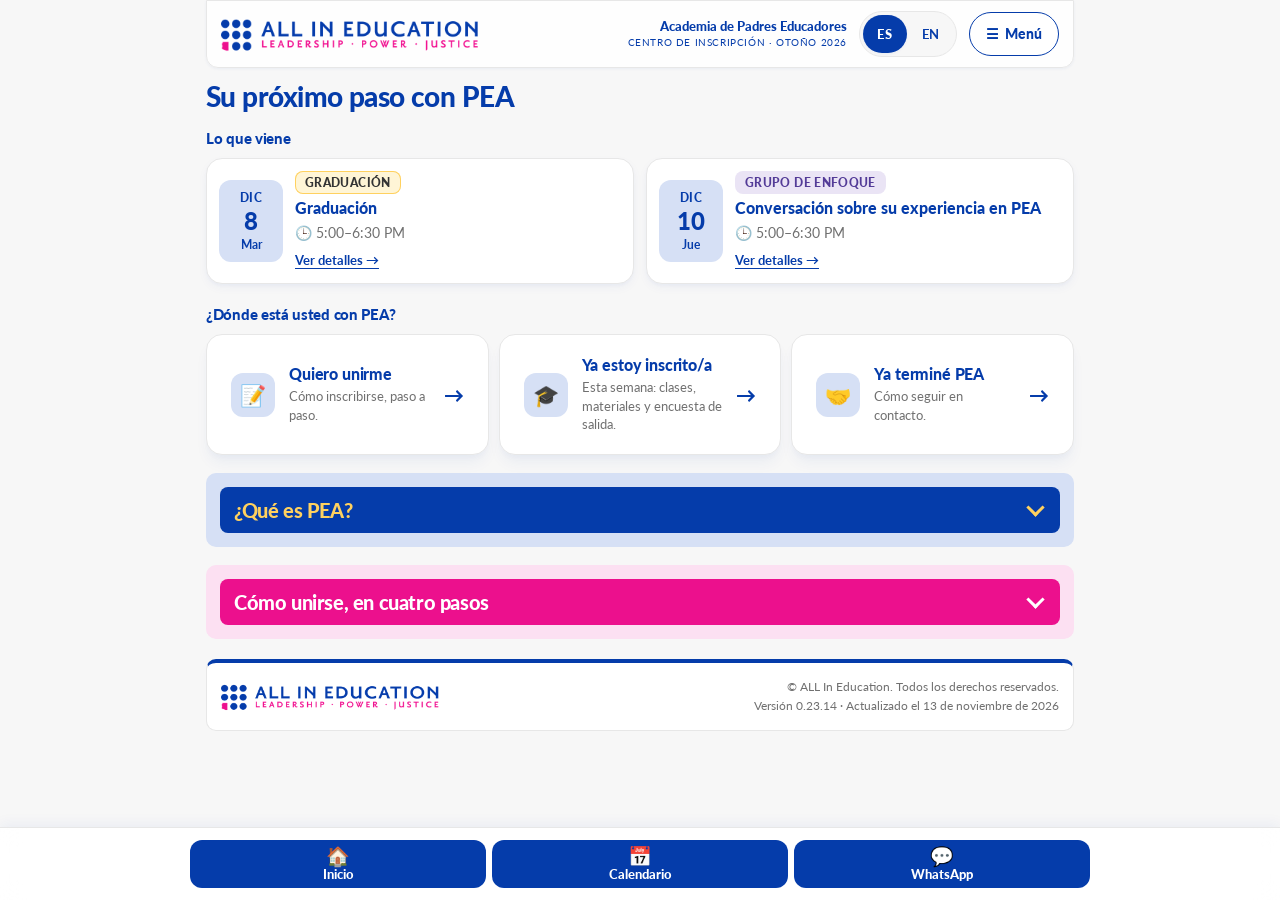
==== commit 9beeb796: "v0.23.14: filters on Materiales y recursos; FAFSA boost; Ask Benji in Spanish Filters: topic (with s" ====
--- a/site/index.html
+++ b/site/index.html
@@ -7,7 +7,7 @@
 <meta name="description" content="Todo lo que necesita saber para unirse a la Academia de Padres Educadores de ALL In Education: pasos, calendario, Zoom y preguntas frecuentes. / Everything you need to know to join ALL In Education's Parent Educator Academy.">
 <meta name="theme-color" content="#053CAA">
 <meta name="color-scheme" content="light">
-<meta name="generator" content="PEA Applicant Hub v0.23.13">
+<meta name="generator" content="PEA Applicant Hub v0.23.14">
 <meta property="og:type" content="website">
 <meta property="og:title" content="Academia de Padres Educadores / Parent Educator Academy — ALL In Education">
 <meta property="og:description" content="Un programa gratuito de liderazgo para familias y cuidadores en Arizona. / A free leadership program for families and caregivers in Arizona.">
--- a/site/assets/css/hub.css
+++ b/site/assets/css/hub.css
@@ -932,3 +932,10 @@
 .res-list>li{flex-wrap:wrap}
 .res-crumb{flex-basis:100%;font-size:12px;color:var(--color-text-secondary);margin-top:2px}
 .res-chips{display:flex;flex-wrap:wrap;gap:var(--space-2);margin-top:var(--space-2)}
+/* v0.23.14: Materiales y recursos filters (topic, language, type) */
+.res-filters{display:flex;flex-wrap:wrap;align-items:flex-end;gap:var(--space-2) var(--space-3);margin:var(--space-2) 0}
+.res-filter{display:flex;flex-direction:column;gap:2px;font-size:12px;font-weight:900;color:var(--blue);flex:1 1 140px;min-width:0}
+.res-filter select{font:inherit;font-size:14px;font-weight:400;color:var(--color-text-primary);min-height:44px;padding:0 .6rem;
+  border:1.5px solid var(--n12);border-radius:var(--radius-sm);background:var(--white);max-width:100%}
+.res-filter select:focus-visible{outline:2px solid var(--pink);outline-offset:2px}
+#resreset{min-height:44px}
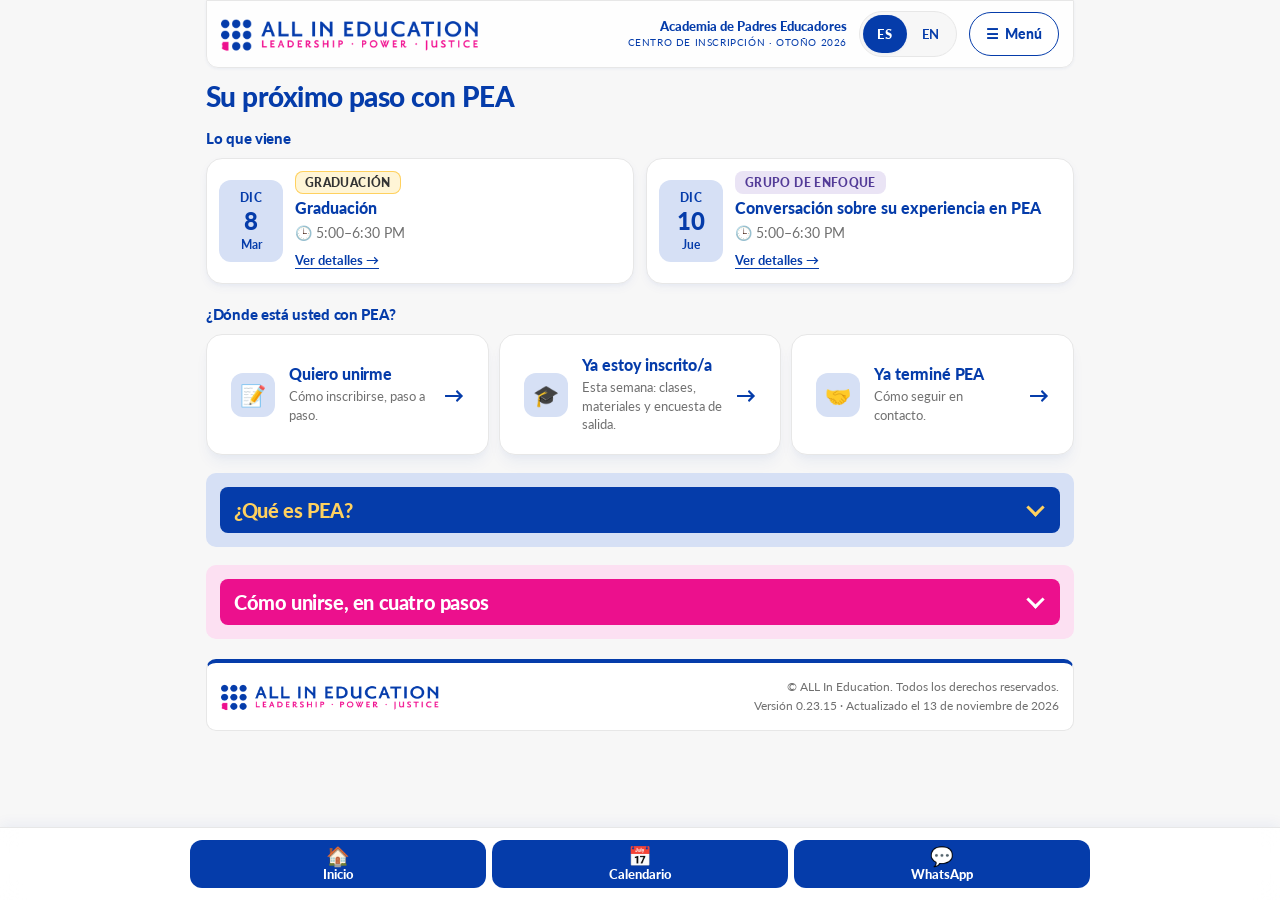
==== commit fd6ea9c3: "v0.23.15: lighter look for Materiales y recursos Danny Hernández: filters and section headers felt b" ====
--- a/site/index.html
+++ b/site/index.html
@@ -7,7 +7,7 @@
 <meta name="description" content="Todo lo que necesita saber para unirse a la Academia de Padres Educadores de ALL In Education: pasos, calendario, Zoom y preguntas frecuentes. / Everything you need to know to join ALL In Education's Parent Educator Academy.">
 <meta name="theme-color" content="#053CAA">
 <meta name="color-scheme" content="light">
-<meta name="generator" content="PEA Applicant Hub v0.23.14">
+<meta name="generator" content="PEA Applicant Hub v0.23.15">
 <meta property="og:type" content="website">
 <meta property="og:title" content="Academia de Padres Educadores / Parent Educator Academy — ALL In Education">
 <meta property="og:description" content="Un programa gratuito de liderazgo para familias y cuidadores en Arizona. / A free leadership program for families and caregivers in Arizona.">
--- a/site/assets/css/hub.css
+++ b/site/assets/css/hub.css
@@ -939,3 +939,53 @@
   border:1.5px solid var(--n12);border-radius:var(--radius-sm);background:var(--white);max-width:100%}
 .res-filter select:focus-visible{outline:2px solid var(--pink);outline-offset:2px}
 #resreset{min-height:44px}
+
+/* v0.23.15: Materiales y recursos, lighter look (Danny Hernández, 2026-11-13). Topics are white rounded rows like the
+   Home cards (icon, name, small count, chevron) instead of filled section bars; inside a topic, card-style boxes give
+   way to thin dividers and small labels; filters are one row of compact pills. Scoped to this page: class cards keep
+   their sections. */
+.rec-list-h{margin:var(--space-4) 0 var(--space-2);font-size:12px;font-weight:900;letter-spacing:.06em;text-transform:uppercase;color:var(--color-text-secondary)}
+.rec-list{display:flex;flex-direction:column;gap:var(--space-2)}
+.rec-topic{background:var(--color-bg-surface);border:1px solid var(--color-border);border-radius:var(--radius-md);box-shadow:var(--shadow-sm);
+  scroll-margin-top:calc(var(--header-h) + 16px)}
+.rec-topic[open]{border-color:var(--color-border-active)}
+.rec-sum{list-style:none;cursor:pointer;display:flex;align-items:center;gap:.6rem;min-height:52px;padding:.5rem .9rem;border-radius:var(--radius-md)}
+.rec-sum::-webkit-details-marker{display:none}
+.rec-sum:focus-visible{outline:2px solid var(--pink);outline-offset:2px}
+.rec-sum::after{content:"";flex-shrink:0;width:8px;height:8px;border:solid var(--blue);border-width:0 2px 2px 0;transform:rotate(45deg);margin:-4px 2px 0 .2rem;transition:transform .2s}
+.rec-topic[open]>.rec-sum::after{transform:rotate(-135deg);margin-top:4px}
+.rec-ico{font-size:1.1rem;line-height:1;flex-shrink:0}
+.rec-topic .rec-h{flex:1;min-width:0;margin:0;font-size:1rem;font-weight:800;color:var(--blue);line-height:1.3;letter-spacing:0}
+.rec-topic .mat-count{background:none;padding:0;font-size:12px;font-weight:700;color:var(--color-text-secondary)}
+.rec-body{padding:0 .9rem .6rem;border-top:1px solid var(--n12)}
+/* sections and groups inside a topic: dividers and small labels, no nested boxes */
+.rec-body .res-sec{border:0;border-radius:0;padding:0;margin:0;background:none}
+.rec-body .res-sec + .res-sec,.rec-body .rec-sub{border-top:1px solid var(--n12)}
+.rec-body .res-sec>summary{min-height:44px;font-size:11px;letter-spacing:.07em;color:var(--color-text-secondary)}
+.rec-body .res-featured{box-shadow:inset 3px 0 0 var(--gold);padding-left:.6rem;margin-left:-.9rem;padding-left:.9rem;margin-right:-.9rem;padding-right:.9rem}
+.rec-body .mat-group{border-bottom:0}
+.rec-body .mat-group>summary{min-height:40px;font-size:14px;font-weight:700}
+.rec-body .mat-group>.mat-list{padding-left:.5rem}
+.rec-body .rec-sub{border-left:0;border-right:0;border-bottom:0;border-radius:0;background:none;margin:0;padding:0}
+.rec-body .rec-sub[open]{padding-bottom:.3rem}
+.rec-body .rec-sub>summary{min-height:48px;padding:.25rem 0}
+.rec-body .rec-sub-h{font-size:15px;font-weight:800}
+.rec-body .rec-sub .rec-body,.rec-body .rec-sub>.res-sec:first-of-type{border-top:0}
+.rec-cal{font-size:13px}
+/* filters: one row of compact pills; the empty option names the filter */
+.res-filters{flex-wrap:nowrap;overflow-x:auto;gap:var(--space-2);margin:var(--space-2) 0 0;padding-bottom:2px;scrollbar-width:none;align-items:center}
+.res-filters::-webkit-scrollbar{display:none}
+.res-filter{flex:0 0 auto;display:block}
+.res-filter select{-webkit-appearance:none;appearance:none;min-height:44px;padding:0 2rem 0 .95rem;border:1.5px solid var(--color-border);border-radius:var(--radius-full);
+  background:var(--white) url("data:image/svg+xml,%3Csvg xmlns='http://www.w3.org/2000/svg' width='10' height='6'%3E%3Cpath d='M1 1l4 4 4-4' fill='none' stroke='%23053CAA' stroke-width='2'/%3E%3C/svg%3E") no-repeat right .85rem center;
+  font-size:14px;font-weight:700;color:var(--blue);max-width:15rem;text-overflow:ellipsis}
+.res-filter select.is-set{background-color:var(--tint-blue);border-color:var(--blue)}
+.res-reset{flex:0 0 auto;min-height:44px;padding:0 .4rem;border:0;background:none;font:inherit;font-size:14px;font-weight:700;color:var(--blue);text-decoration:underline;cursor:pointer}
+.res-reset:focus-visible{outline:2px solid var(--pink);outline-offset:2px;border-radius:6px}
+@media(prefers-reduced-motion:reduce){.rec-sum::after{transition:none}}
+/* the three filter pills share the width so all show on a phone; the reset link wraps under them */
+.res-filters{flex-wrap:wrap;overflow:visible}
+.res-filter{flex:1 1 0;min-width:0}
+.res-filter select{width:100%;max-width:none}
+.res-reset{flex-basis:100%;text-align:left;min-height:32px;padding:0}
+.rec-body .rec-sub>summary::after{width:8px;height:8px;border-width:0 2px 2px 0}
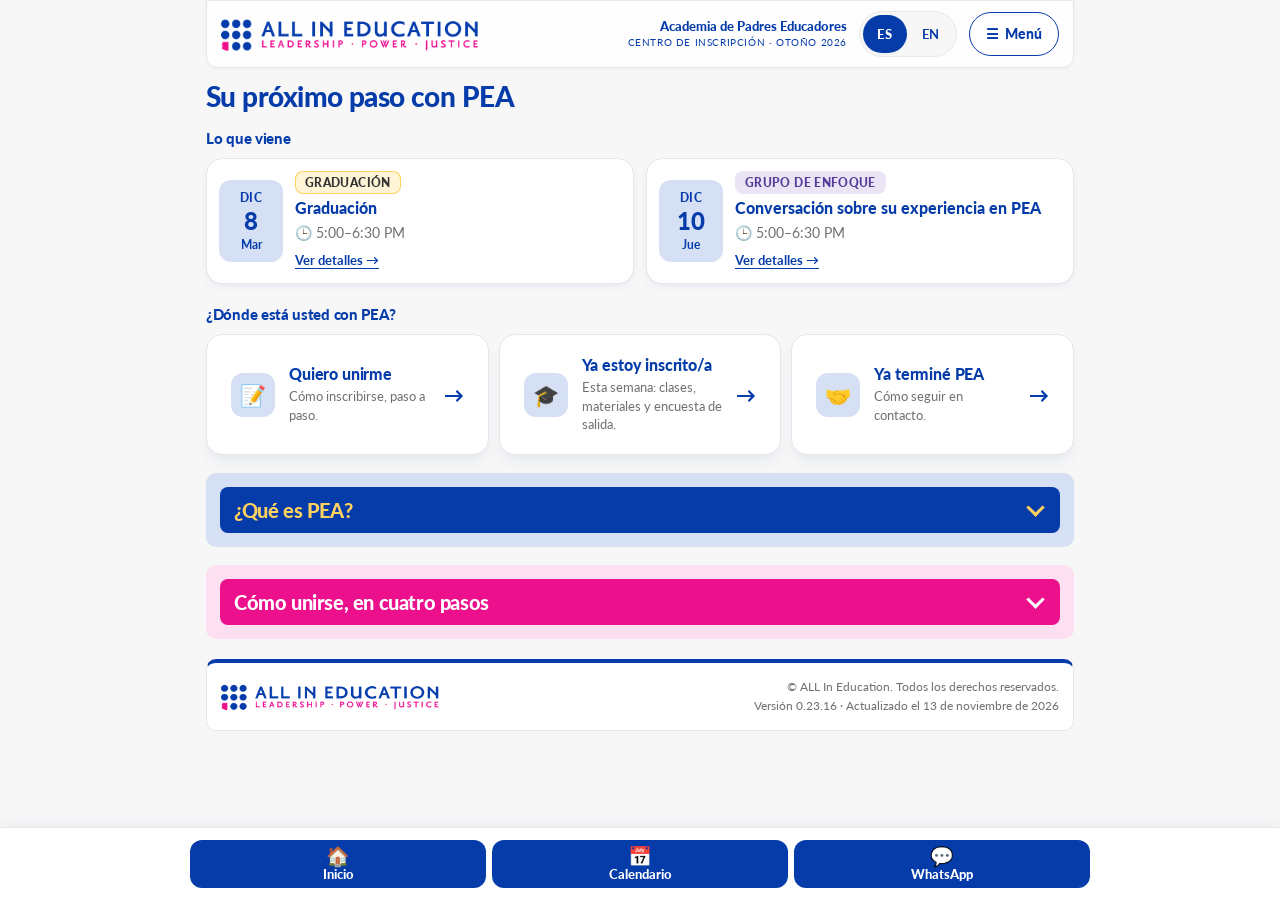
==== commit baa6630c: "v0.23.16: NAU first-year admission requirements on 6R Danny Hernández supplied nau.edu/admissions/fi" ====
--- a/site/index.html
+++ b/site/index.html
@@ -7,7 +7,7 @@
 <meta name="description" content="Todo lo que necesita saber para unirse a la Academia de Padres Educadores de ALL In Education: pasos, calendario, Zoom y preguntas frecuentes. / Everything you need to know to join ALL In Education's Parent Educator Academy.">
 <meta name="theme-color" content="#053CAA">
 <meta name="color-scheme" content="light">
-<meta name="generator" content="PEA Applicant Hub v0.23.15">
+<meta name="generator" content="PEA Applicant Hub v0.23.16">
 <meta property="og:type" content="website">
 <meta property="og:title" content="Academia de Padres Educadores / Parent Educator Academy — ALL In Education">
 <meta property="og:description" content="Un programa gratuito de liderazgo para familias y cuidadores en Arizona. / A free leadership program for families and caregivers in Arizona.">
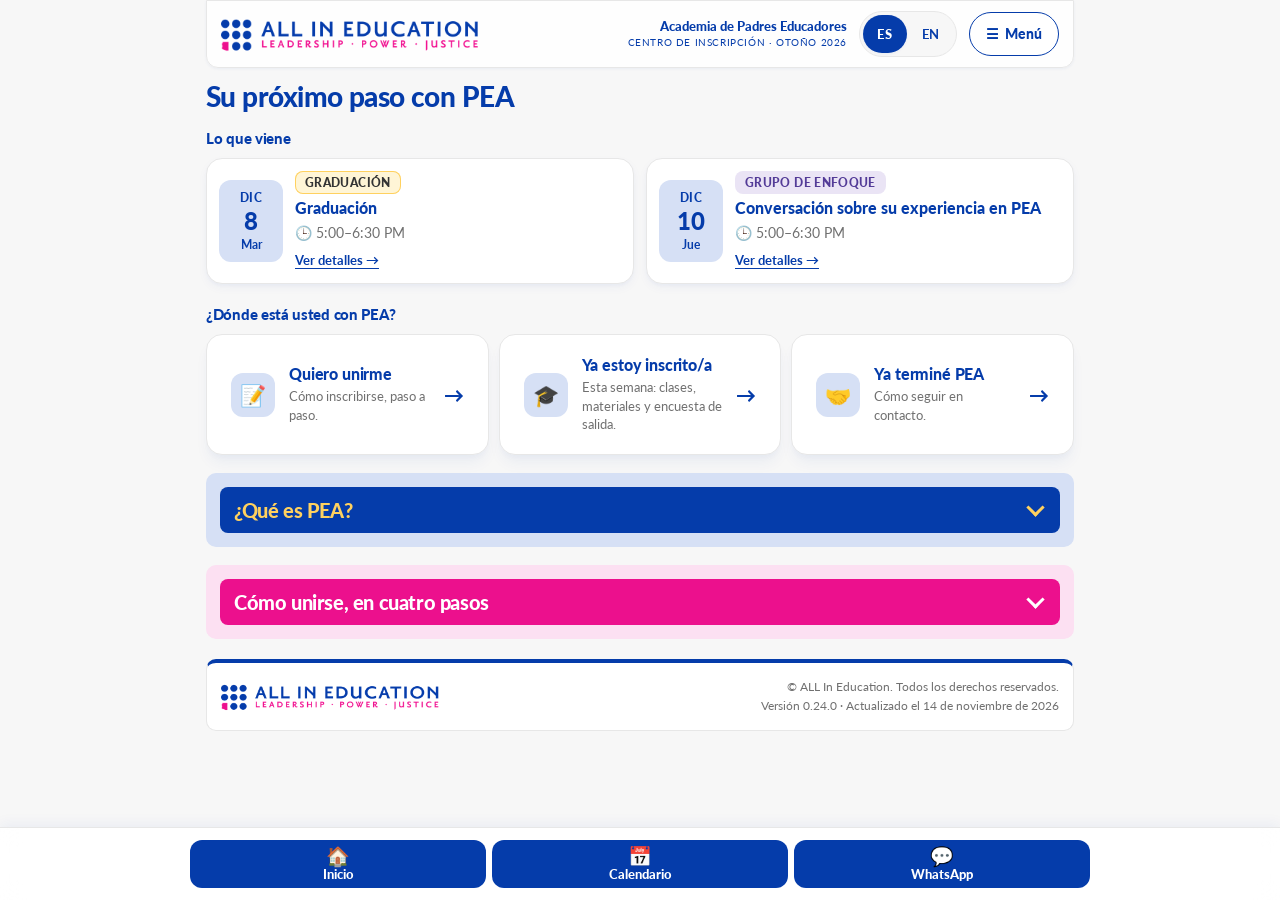
==== commit 4c0efe6f: "v0.24.0: participants can suggest resources for Materiales y recursos - Suggestion card (💡 Sugerir u" ====
--- a/site/index.html
+++ b/site/index.html
@@ -7,7 +7,7 @@
 <meta name="description" content="Todo lo que necesita saber para unirse a la Academia de Padres Educadores de ALL In Education: pasos, calendario, Zoom y preguntas frecuentes. / Everything you need to know to join ALL In Education's Parent Educator Academy.">
 <meta name="theme-color" content="#053CAA">
 <meta name="color-scheme" content="light">
-<meta name="generator" content="PEA Applicant Hub v0.23.16">
+<meta name="generator" content="PEA Applicant Hub v0.24.0">
 <meta property="og:type" content="website">
 <meta property="og:title" content="Academia de Padres Educadores / Parent Educator Academy — ALL In Education">
 <meta property="og:description" content="Un programa gratuito de liderazgo para familias y cuidadores en Arizona. / A free leadership program for families and caregivers in Arizona.">
--- a/site/assets/css/hub.css
+++ b/site/assets/css/hub.css
@@ -637,6 +637,10 @@
 .help-card{margin-top:12px;background:var(--tint-blue);border:1px solid var(--color-border);border-radius:var(--radius-card);padding:14px 16px}
 .help-card p{font-size:15px;font-weight:700;color:var(--blue);line-height:1.45}
 .help-links{display:flex;flex-wrap:wrap;gap:8px;margin-top:10px}
+/* v0.24.0: "Sugerir un recurso" card on Materiales y recursos: bold heading, regular lead */
+.rec-add{margin-top:16px}
+.rec-add p{font-weight:400;color:var(--charcoal)}
+.rec-add p strong{display:block;font-weight:700;color:var(--blue);margin-bottom:2px}
 .help-link{display:inline-flex;align-items:center;gap:8px;min-height:48px;padding:0 18px;border-radius:var(--radius-pill);
   background:var(--white);border:1.5px solid var(--blue);color:var(--blue);font-weight:700;font-size:14px;text-decoration:none}
 .help-link:hover{background:var(--blue);color:var(--white)}
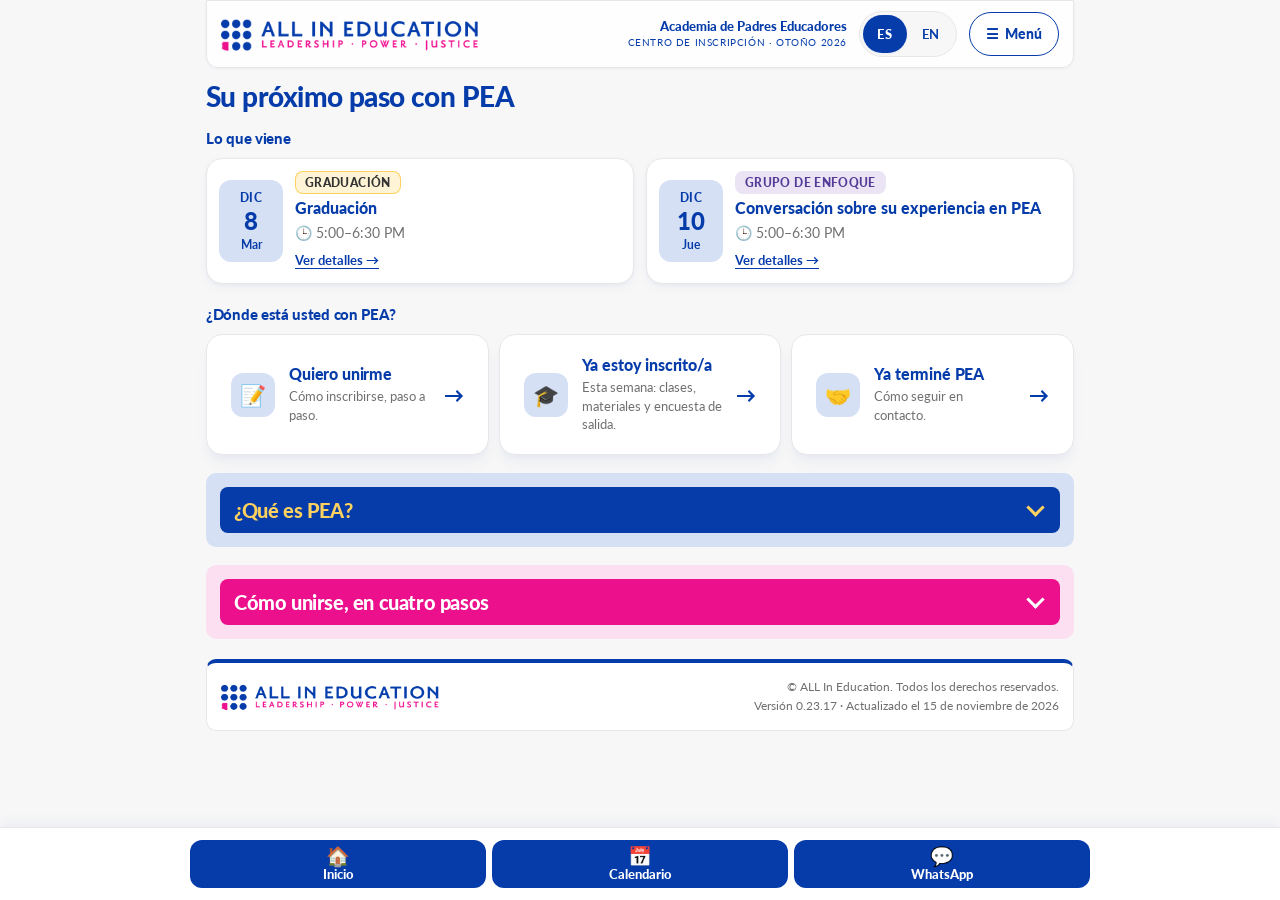
==== commit 86130ee9: "v0.23.17: Mi Próximo Paso / My Next Move on 6R Adds the career-interest source cited in the 6R hando" ====
--- a/site/index.html
+++ b/site/index.html
@@ -7,7 +7,7 @@
 <meta name="description" content="Todo lo que necesita saber para unirse a la Academia de Padres Educadores de ALL In Education: pasos, calendario, Zoom y preguntas frecuentes. / Everything you need to know to join ALL In Education's Parent Educator Academy.">
 <meta name="theme-color" content="#053CAA">
 <meta name="color-scheme" content="light">
-<meta name="generator" content="PEA Applicant Hub v0.24.0">
+<meta name="generator" content="PEA Applicant Hub v0.23.17">
 <meta property="og:type" content="website">
 <meta property="og:title" content="Academia de Padres Educadores / Parent Educator Academy — ALL In Education">
 <meta property="og:description" content="Un programa gratuito de liderazgo para familias y cuidadores en Arizona. / A free leadership program for families and caregivers in Arizona.">
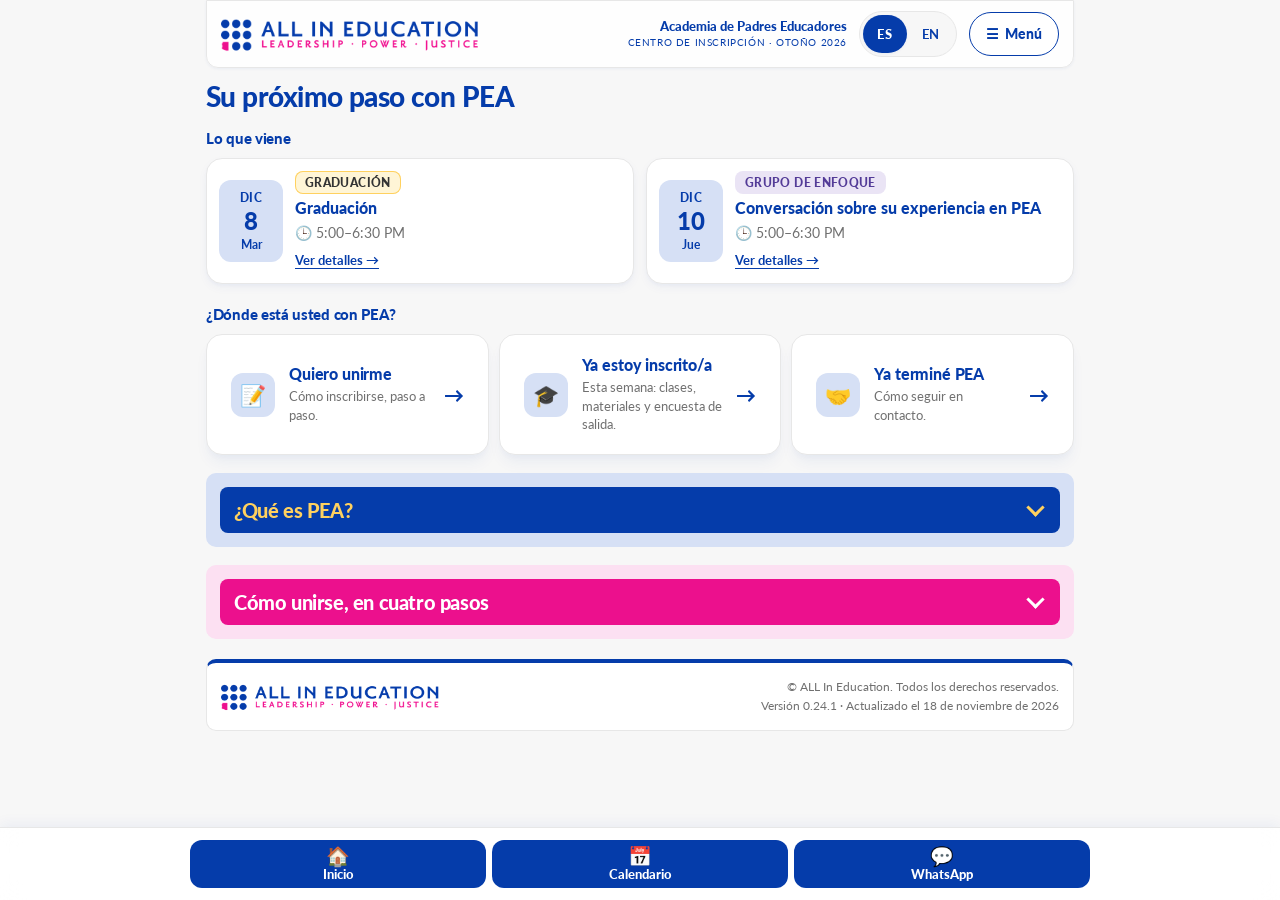
==== commit 49df41ac: "v0.24.1: session materials name their class on Materiales y recursos Untitled ALL In Education mater" ====
--- a/site/index.html
+++ b/site/index.html
@@ -7,7 +7,7 @@
 <meta name="description" content="Todo lo que necesita saber para unirse a la Academia de Padres Educadores de ALL In Education: pasos, calendario, Zoom y preguntas frecuentes. / Everything you need to know to join ALL In Education's Parent Educator Academy.">
 <meta name="theme-color" content="#053CAA">
 <meta name="color-scheme" content="light">
-<meta name="generator" content="PEA Applicant Hub v0.23.17">
+<meta name="generator" content="PEA Applicant Hub v0.24.1">
 <meta property="og:type" content="website">
 <meta property="og:title" content="Academia de Padres Educadores / Parent Educator Academy — ALL In Education">
 <meta property="og:description" content="Un programa gratuito de liderazgo para familias y cuidadores en Arizona. / A free leadership program for families and caregivers in Arizona.">
@@ -23,6 +23,7 @@
 <link rel="preload" href="assets/fonts/lato-900.woff2" as="font" type="font/woff2" crossorigin>
 <link rel="stylesheet" href="assets/css/hub.css">
 <script defer src="assets/js/facts.js"></script>
+<script defer src="assets/js/resources.js"></script>
 <script defer src="assets/js/copy.js"></script>
 <script defer src="assets/js/app.js"></script>
 </head>
